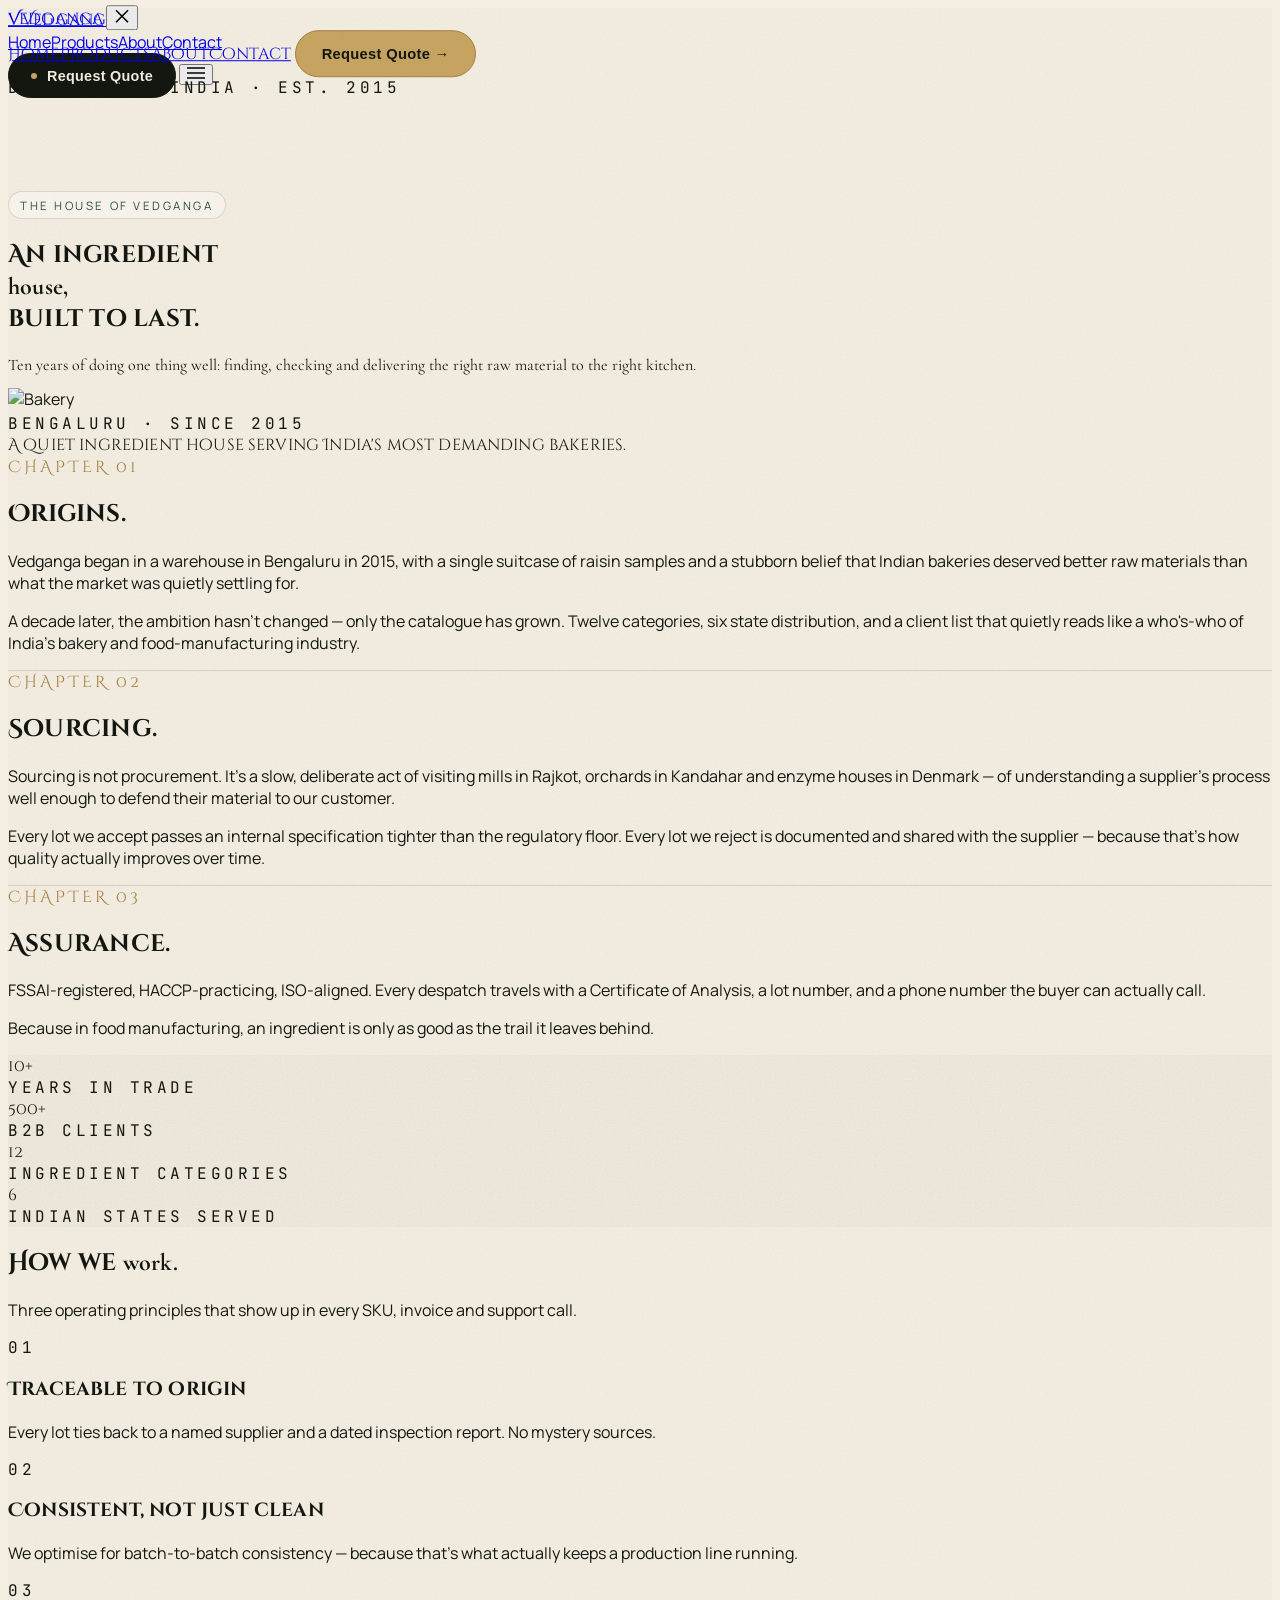
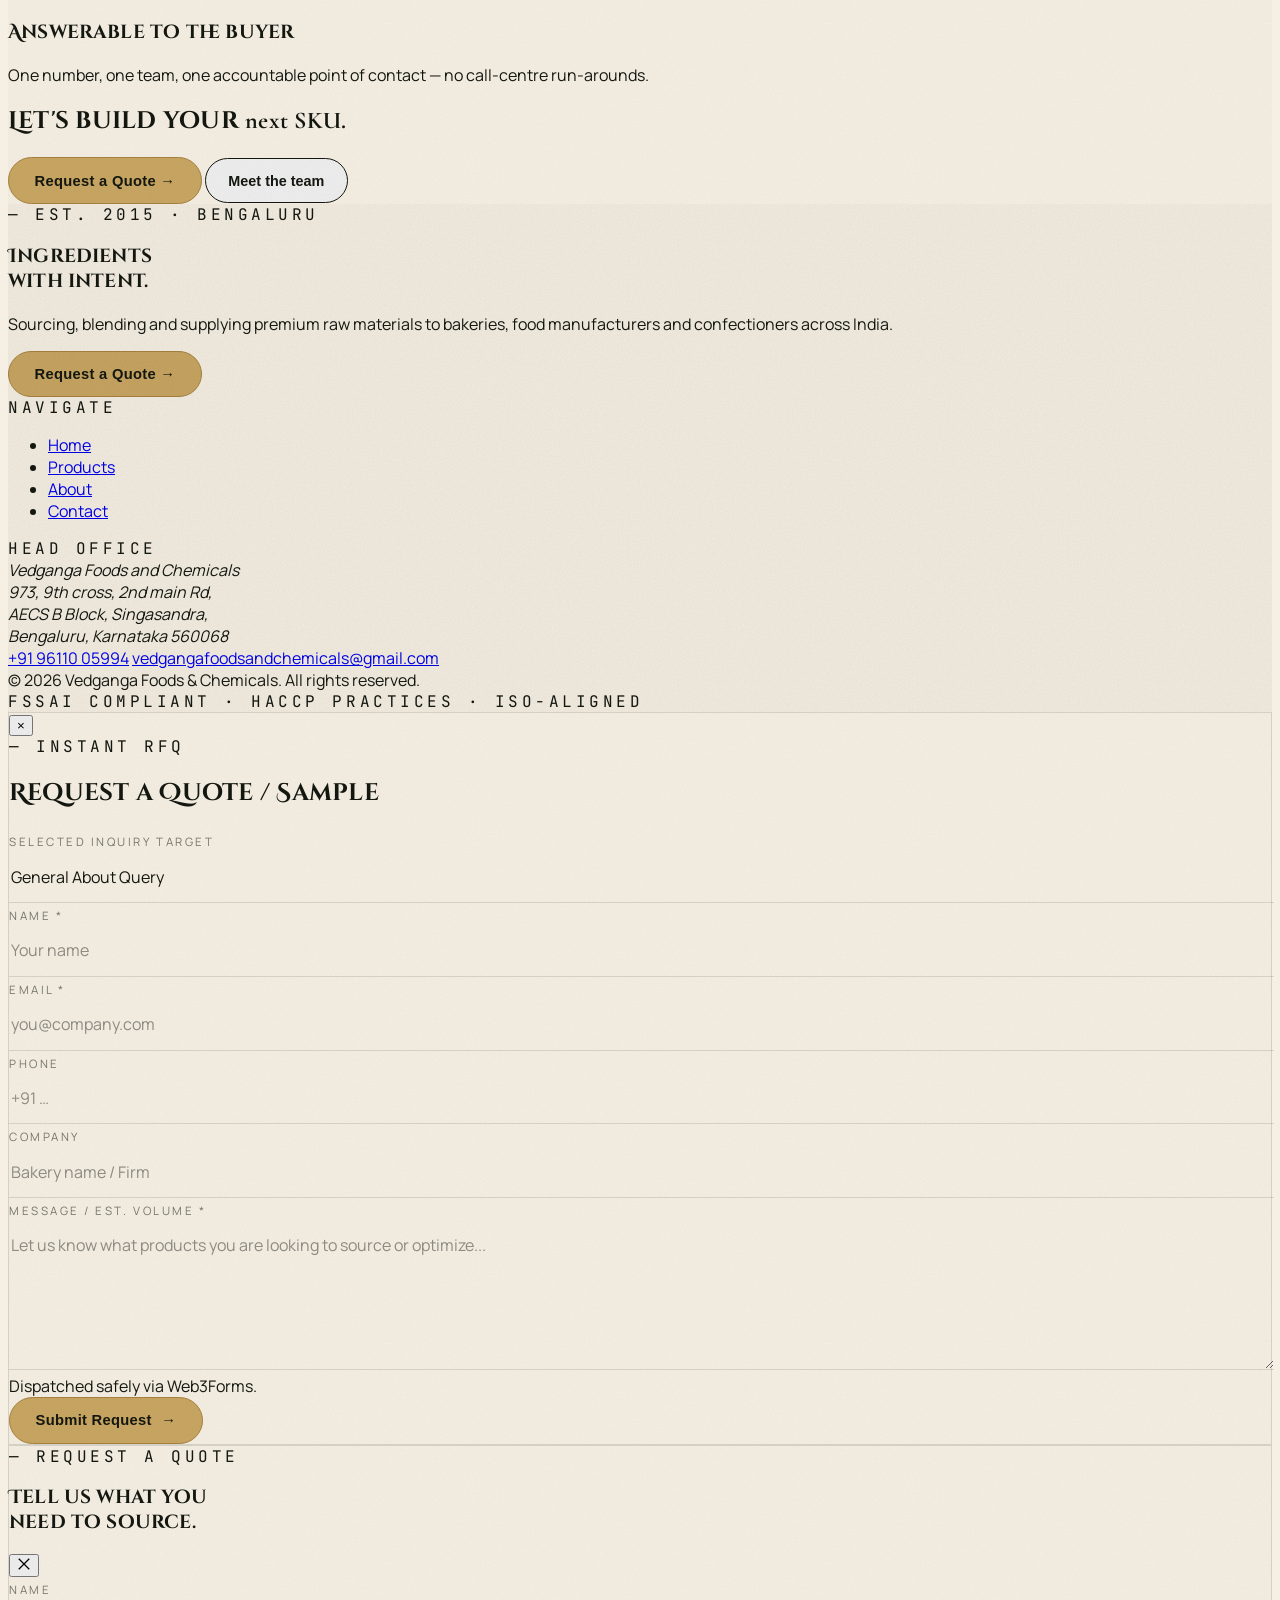
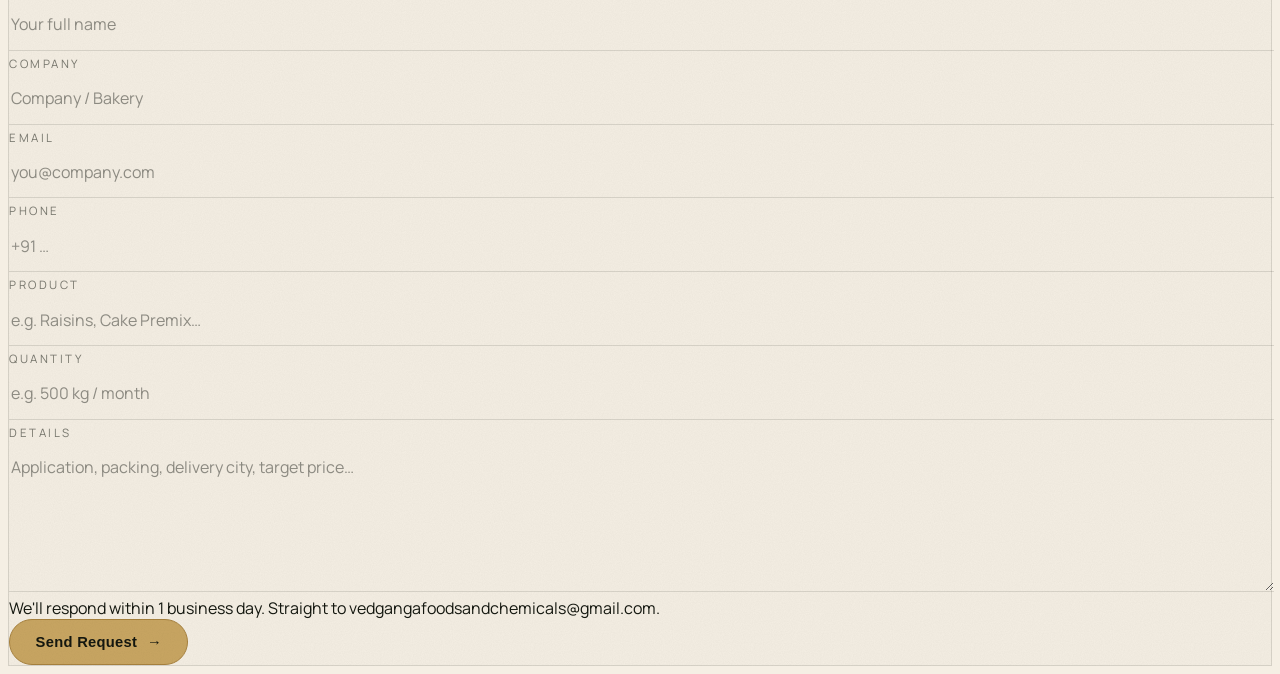
==== about.html @ 55ed96af "Update for web3forms" ====
<!doctype html>
<html lang="en" class="lenis">
<head>
<meta charset="UTF-8" />
<title>About — Vedganga Foods &amp; Chemicals</title>
<meta name="viewport" content="width=device-width,initial-scale=1" />
<meta name="description" content="About Vedganga Foods & Chemicals — an ingredient house built on sourcing discipline, quality assurance and long-term partnerships." />
<link rel="preconnect" href="https://fonts.googleapis.com"><link rel="preconnect" href="https://fonts.gstatic.com" crossorigin>
<link href="https://fonts.googleapis.com/css2?family=Cinzel+Decorative:wght@400;700;900&family=Cormorant+Garamond:ital,wght@0,400;0,500;0,600;1,400&family=Manrope:wght@300;400;500;600;700&family=JetBrains+Mono:wght@400;500&display=swap" rel="stylesheet">
<script src="https://cdn.tailwindcss.com"></script>
<link rel="stylesheet" href="assets/styles.css" />
</head>
<body class="grain">

<div id="v-nav"></div>

<!-- Hero -->
<section class="pt-32 md:pt-40 pb-16 md:pb-24">
  <div class="max-w-[1400px] mx-auto px-5 md:px-10">
    <div class="grid md:grid-cols-12 gap-10 items-end">
      <div class="md:col-span-8">
        <div class="chip" data-reveal>The House of Vedganga</div>
        <h1 class="font-display mt-6 leading-[0.94] text-[13vw] md:text-[8vw]">
          <span class="mask-line"><span>An ingredient</span></span>
          <span class="mask-line"><span class="italic font-serif-body font-normal text-[color:var(--v-forest-2)]">house,</span></span>
          <span class="mask-line"><span>built to last.</span></span>
        </h1>
      </div>
      <div class="md:col-span-4" data-reveal>
        <p class="text-lg font-serif-body italic text-[color:var(--v-forest-2)]">Ten years of doing one thing well: finding, checking and delivering the right raw material to the right kitchen.</p>
      </div>
    </div>
  </div>
</section>

<!-- Feature image -->
<section class="pb-24">
  <div class="max-w-[1400px] mx-auto px-5 md:px-10">
    <div class="relative aspect-[16/9] rounded-[28px] overflow-hidden border border-black/10" data-reveal>
      <img data-parallax="0.14" src="https://images.unsplash.com/photo-1509440159596-0249088772ff?auto=format&fit=crop&w=1600&q=80" class="absolute inset-0 w-full h-[115%] object-cover" alt="Bakery"/>
      <div class="absolute inset-x-0 bottom-0 p-6 md:p-10 bg-gradient-to-t from-[color:var(--v-ink)]/70 to-transparent text-[color:var(--v-cream)]">
        <div class="font-mono-caps text-[10px] opacity-80">Bengaluru · Since 2015</div>
        <div class="font-display text-2xl md:text-4xl mt-1 max-w-3xl">A quiet ingredient house serving India's most demanding bakeries.</div>
      </div>
    </div>
  </div>
</section>

<!-- Chapters -->
<section class="pb-24 md:pb-32">
  <div class="max-w-[1200px] mx-auto px-5 md:px-10">
    <div class="grid md:grid-cols-12 gap-12">
      <div class="md:col-span-4">
        <div class="chapter-num text-sm" data-reveal>CHAPTER 01</div>
        <h2 class="font-display text-3xl md:text-4xl mt-3 leading-tight" data-reveal>Origins.</h2>
      </div>
      <div class="md:col-span-8 space-y-5 text-[color:var(--v-ink)]/85 leading-relaxed" data-reveal>
        <p>Vedganga began in a warehouse in Bengaluru in 2015, with a single suitcase of raisin samples and a stubborn belief that Indian bakeries deserved better raw materials than what the market was quietly settling for.</p>
        <p>A decade later, the ambition hasn't changed — only the catalogue has grown. Twelve categories, six state distribution, and a client list that quietly reads like a who's-who of India's bakery and food-manufacturing industry.</p>
      </div>
    </div>

    <div class="hair my-16"></div>

    <div class="grid md:grid-cols-12 gap-12">
      <div class="md:col-span-4">
        <div class="chapter-num text-sm" data-reveal>CHAPTER 02</div>
        <h2 class="font-display text-3xl md:text-4xl mt-3 leading-tight" data-reveal>Sourcing.</h2>
      </div>
      <div class="md:col-span-8 space-y-5 text-[color:var(--v-ink)]/85 leading-relaxed" data-reveal>
        <p>Sourcing is not procurement. It's a slow, deliberate act of visiting mills in Rajkot, orchards in Kandahar and enzyme houses in Denmark — of understanding a supplier's process well enough to defend their material to our customer.</p>
        <p>Every lot we accept passes an internal specification tighter than the regulatory floor. Every lot we reject is documented and shared with the supplier — because that's how quality actually improves over time.</p>
      </div>
    </div>

    <div class="hair my-16"></div>

    <div class="grid md:grid-cols-12 gap-12">
      <div class="md:col-span-4">
        <div class="chapter-num text-sm" data-reveal>CHAPTER 03</div>
        <h2 class="font-display text-3xl md:text-4xl mt-3 leading-tight" data-reveal>Assurance.</h2>
      </div>
      <div class="md:col-span-8 space-y-5 text-[color:var(--v-ink)]/85 leading-relaxed" data-reveal>
        <p>FSSAI-registered, HACCP-practicing, ISO-aligned. Every despatch travels with a Certificate of Analysis, a lot number, and a phone number the buyer can actually call.</p>
        <p>Because in food manufacturing, an ingredient is only as good as the trail it leaves behind.</p>
      </div>
    </div>
  </div>
</section>

<!-- Metrics -->
<section class="py-20 bg-[color:var(--v-forest)] text-[color:var(--v-cream)] grain">
  <div class="max-w-[1400px] mx-auto px-5 md:px-10 grid grid-cols-2 md:grid-cols-4 gap-8">
    <div data-reveal>
      <div class="font-display text-5xl md:text-6xl"><span data-ticker="10">0</span>+</div>
      <div class="font-mono-caps text-[10px] mt-2 text-[color:var(--v-gold)]">Years in trade</div>
    </div>
    <div data-reveal>
      <div class="font-display text-5xl md:text-6xl"><span data-ticker="500">0</span>+</div>
      <div class="font-mono-caps text-[10px] mt-2 text-[color:var(--v-gold)]">B2B Clients</div>
    </div>
    <div data-reveal>
      <div class="font-display text-5xl md:text-6xl"><span data-ticker="12">0</span></div>
      <div class="font-mono-caps text-[10px] mt-2 text-[color:var(--v-gold)]">Ingredient categories</div>
    </div>
    <div data-reveal>
      <div class="font-display text-5xl md:text-6xl"><span data-ticker="6">0</span></div>
      <div class="font-mono-caps text-[10px] mt-2 text-[color:var(--v-gold)]">Indian states served</div>
    </div>
  </div>
</section>

<!-- Values -->
<section class="py-24 md:py-32">
  <div class="max-w-[1400px] mx-auto px-5 md:px-10">
    <div class="grid md:grid-cols-2 gap-10 items-end">
      <h2 class="font-display text-4xl md:text-6xl leading-[1.02]" data-reveal>How we <span class="italic font-serif-body text-[color:var(--v-forest-2)]">work.</span></h2>
      <p class="text-[color:var(--v-ink)]/70" data-reveal>Three operating principles that show up in every SKU, invoice and support call.</p>
    </div>

    <div class="mt-14 grid md:grid-cols-3 gap-6">
      <div class="p-8 rounded-3xl bg-[color:var(--v-cream-2)] border border-black/5" data-reveal>
        <div class="font-mono-caps text-xs text-[color:var(--v-forest-2)]">01</div>
        <h3 class="font-display text-2xl mt-3">Traceable to origin</h3>
        <p class="mt-3 text-[color:var(--v-ink)]/75">Every lot ties back to a named supplier and a dated inspection report. No mystery sources.</p>
      </div>
      <div class="p-8 rounded-3xl bg-[color:var(--v-cream-2)] border border-black/5" data-reveal>
        <div class="font-mono-caps text-xs text-[color:var(--v-forest-2)]">02</div>
        <h3 class="font-display text-2xl mt-3">Consistent, not just clean</h3>
        <p class="mt-3 text-[color:var(--v-ink)]/75">We optimise for batch-to-batch consistency — because that's what actually keeps a production line running.</p>
      </div>
      <div class="p-8 rounded-3xl bg-[color:var(--v-cream-2)] border border-black/5" data-reveal>
        <div class="font-mono-caps text-xs text-[color:var(--v-forest-2)]">03</div>
        <h3 class="font-display text-2xl mt-3">Answerable to the buyer</h3>
        <p class="mt-3 text-[color:var(--v-ink)]/75">One number, one team, one accountable point of contact — no call-centre run-arounds.</p>
      </div>
    </div>
  </div>
</section>

<!-- CTA -->
<section class="pb-24 md:pb-32">
  <div class="max-w-4xl mx-auto px-5 md:px-10 text-center">
    <h2 class="font-display text-4xl md:text-6xl leading-[1.02]" data-reveal>Let's build your <span class="italic font-serif-body text-[color:var(--v-forest-2)]">next SKU.</span></h2>
    <div class="mt-10 flex flex-wrap items-center justify-center gap-4" data-reveal>
      <button onclick="window.VedgangaQuote.open('About Page Primary RFQ')" class="btn-gold inline-block text-center">Request a Quote →</button>
      <button onclick="window.VedgangaQuote.open('About Page - Meet the Team Query')" class="btn-outline" data-testid="about-cta-contact">Meet the team</button>
    </div>
  </div>
</section>

<div id="v-footer"></div>

<!-- ================= REQUEST A QUOTE MODAL POPUP ================= -->
<div id="quote-modal" class="fixed inset-0 z-[9999] flex items-center justify-center p-4 bg-black/60 backdrop-blur-sm opacity-0 pointer-events-none transition-all duration-300">
  <div class="modal-panel rounded-[28px] p-6 md:p-10 max-w-xl w-full max-h-[90vh] overflow-y-auto transform scale-95 transition-transform duration-300 relative bg-[color:var(--v-cream)] text-[color:var(--v-ink)]">
    
    <!-- Close Button -->
    <button onclick="window.VedgangaQuote.close()" class="absolute top-6 right-6 text-2xl text-black/40 hover:text-black/80 transition-colors">&times;</button>
    
    <div class="font-mono-caps text-[10px] text-[color:var(--v-forest-2)]">— Instant RFQ</div>
    <h2 class="font-display text-2xl md:text-3xl mt-1 leading-tight">Request a Quote / Sample</h2>
    
    <form id="v-modal-form" action="https://api.web3forms.com/submit" method="POST" class="mt-6 grid grid-cols-1 sm:grid-cols-2 gap-x-4 gap-y-4">
      <input type="hidden" name="access_key" value="05f139b8-2556-4256-96f8-f0305c794bf6">
      <input type="hidden" name="from_name" value="About Page Modal Discovery">
      
      <!-- Auto-filled context field -->
      <div class="sm:col-span-2">
        <label class="field-label">Selected Inquiry Target</label>
        <input readonly type="text" id="modal-product-context" name="requested_product" class="field bg-black/5 cursor-not-allowed border-dashed" value="General About Query"/>
      </div>
      
      <div><label class="field-label">Name *</label><input required name="name" class="field" placeholder="Your name"/></div>
      <div><label class="field-label">Email *</label><input required type="email" name="email" class="field" placeholder="you@company.com"/></div>
      <div><label class="field-label">Phone</label><input name="phone" class="field" placeholder="+91 …"/></div>
      <div><label class="field-label">Company</label><input name="company" class="field" placeholder="Bakery name / Firm"/></div>
      <div class="sm:col-span-2"><label class="field-label">Message / Est. Volume *</label><textarea required name="message" class="field h-24" placeholder="Let us know what products you are looking to source or optimize..."></textarea></div>
      
      <div class="sm:col-span-2 flex items-center justify-between gap-4 mt-2">
        <div class="text-[11px] text-black/50">Dispatched safely via Web3Forms.</div>
        <button type="submit" class="btn-gold"><span class="label">Submit Request</span> →</button>
      </div>
    </form>
  </div>
</div>

<script src="https://cdn.jsdelivr.net/npm/lenis@1.1.14/dist/lenis.min.js"></script>
<script src="https://cdn.jsdelivr.net/npm/gsap@3.12.5/dist/gsap.min.js"></script>
<script src="https://cdn.jsdelivr.net/npm/gsap@3.12.5/dist/ScrollTrigger.min.js"></script>
<script src="assets/site.js"></script>
</body>
</html>
---- assets/styles.css ----
/* Vedganga Foods & Chemicals — Global styles
   Complements Tailwind CDN. Custom typography, cursor, marquee, spotlight. */

:root{
  --v-cream: #F5EFE4;
  --v-cream-2: #FBF7EE;
  --v-bone: #EAE2D0;
  --v-ink: #14170F;
  --v-forest: #1F3A2E;
  --v-forest-2: #2C5245;
  --v-gold: #C9A662;
  --v-gold-deep: #A8823E;
  --v-rule: rgba(20,23,15,0.12);
}

*{ -webkit-font-smoothing:antialiased; -moz-osx-font-smoothing:grayscale; }
html,body{ background: var(--v-cream); color: var(--v-ink); }
body{ font-family: 'Manrope', ui-sans-serif, system-ui, sans-serif; font-feature-settings:"ss01","cv11"; }
.font-display{ font-family: 'Cinzel Decorative', serif; letter-spacing: 0.01em; }
.font-serif-body{ font-family: 'Cormorant Garamond', serif; }
.font-mono-caps{ font-family: 'JetBrains Mono', ui-monospace, monospace; letter-spacing:.22em; text-transform:uppercase; }

/* Grain overlay */
.grain{ position:relative; }
.grain::after{
  content:""; position:absolute; inset:0; pointer-events:none; mix-blend-mode:multiply; opacity:.06;
  background-image:url("data:image/svg+xml;utf8,<svg xmlns='http://www.w3.org/2000/svg' width='220' height='220'><filter id='n'><feTurbulence type='fractalNoise' baseFrequency='0.9' numOctaves='2'/><feColorMatrix values='0 0 0 0 0 0 0 0 0 0 0 0 0 0 0 0 0 0 0.6 0'/></filter><rect width='100%' height='100%' filter='url(%23n)'/></svg>");
}

/* Line-mask reveal */
.mask-line{ display:block; overflow:hidden; }
.mask-line > span{ display:inline-block; transform:translateY(110%); }

/* Custom underline link */
.link-under{ position:relative; display:inline-block; }
.link-under::after{
  content:""; position:absolute; left:0; right:0; bottom:-2px; height:1px; background:currentColor;
  transform:scaleX(0); transform-origin:right center; transition:transform .5s cubic-bezier(.6,.05,.05,1);
}
.link-under:hover::after{ transform:scaleX(1); transform-origin:left center; }

/* Rule */
.hair{ height:1px; background:var(--v-rule); width:100%; }

/* Marquee */
@keyframes v-marquee{ from{transform:translate3d(0,0,0)} to{transform:translate3d(-50%,0,0)} }
.marquee-track{ display:flex; gap:3rem; width:max-content; animation: v-marquee 42s linear infinite; }

/* Product spotlight card */
.spotlight{
  position:relative; overflow:hidden; isolation:isolate; background:var(--v-cream-2);
  border:1px solid var(--v-rule);
}
.spotlight .spot{
  position:absolute; inset:auto; width:340px; height:340px; border-radius:9999px;
  background:radial-gradient(circle at center, rgba(201,166,98,.55), rgba(201,166,98,0) 60%);
  pointer-events:none; transform:translate(-50%,-50%); transition:opacity .3s;
  opacity:0;
}
.spotlight:hover .spot{ opacity:1; }
.spotlight img{
  filter:grayscale(15%) contrast(1.03) saturate(.95); transition:transform .8s cubic-bezier(.2,.6,.2,1), filter .6s;
}
.spotlight:hover img{ transform:scale(1.06); filter:grayscale(0%) contrast(1.05) saturate(1.05); }

/* Clip frames */
.clip-arch{ clip-path: path('M 0 220 C 0 60, 90 0, 200 0 L 200 0 C 310 0, 400 60, 400 220 L 400 500 L 0 500 Z'); }

/* Chapter number */
.chapter-num{ font-family:'Cinzel Decorative', serif; color:var(--v-gold-deep); letter-spacing:.2em; }

/* Menu overlay */
.menu-overlay{ transform:translateY(-100%); transition:transform .8s cubic-bezier(.75,0,.25,1); }
.menu-overlay.open{ transform:translateY(0); }

/* Buttons */
.btn-pill{
  display:inline-flex; align-items:center; gap:.6rem; padding:.85rem 1.4rem; border-radius:9999px;
  background:var(--v-ink); color:var(--v-cream); font-weight:600; letter-spacing:.02em; font-size:.9rem;
  transition: transform .35s cubic-bezier(.2,.6,.2,1), background .3s, color .3s;
  border:1px solid var(--v-ink);
}
.btn-pill:hover{ background:var(--v-forest); border-color:var(--v-forest); transform:translateY(-2px); }
.btn-pill .dot{ width:6px; height:6px; border-radius:9999px; background:var(--v-gold); }

.btn-outline{
  display:inline-flex; align-items:center; gap:.6rem; padding:.85rem 1.4rem; border-radius:9999px;
  border:1px solid var(--v-ink); color:var(--v-ink); font-weight:600; font-size:.9rem;
  transition: background .3s, color .3s, transform .35s cubic-bezier(.2,.6,.2,1);
}
.btn-outline:hover{ background:var(--v-ink); color:var(--v-cream); transform:translateY(-2px); }

.btn-gold{
  display:inline-flex; align-items:center; gap:.6rem; padding:.9rem 1.6rem; border-radius:9999px;
  background:var(--v-gold); color:var(--v-ink); font-weight:700; letter-spacing:.02em; font-size:.92rem;
  transition:transform .35s cubic-bezier(.2,.6,.2,1), background .3s;
  border:1px solid var(--v-gold-deep);
}
.btn-gold:hover{ background:var(--v-gold-deep); color:var(--v-cream); transform:translateY(-2px); }

/* Input */
.field{
  width:100%; background:transparent; border:0; border-bottom:1px solid var(--v-rule);
  padding:.9rem .1rem; font-size:1rem; color:var(--v-ink); outline:none;
  transition:border-color .3s;
  font-family: 'Manrope', sans-serif;
}
.field:focus{ border-color:var(--v-ink); }
.field::placeholder{ color:rgba(20,23,15,.45); }
textarea.field{ resize:vertical; min-height:120px; }
label.field-label{ font-size:.72rem; letter-spacing:.22em; text-transform:uppercase; color:rgba(20,23,15,.55); }

/* Modal */
.modal-backdrop{ background:rgba(20,23,15,.55); backdrop-filter: blur(6px); }
.modal-panel{ background:var(--v-cream); border:1px solid var(--v-rule); }

/* Hero mask */
.hero-mask{ -webkit-mask-image: linear-gradient(#000 78%, transparent); mask-image: linear-gradient(#000 78%, transparent); }

/* Number ticker */
.tick{ font-variant-numeric: tabular-nums; }

/* Chip */
.chip{
  display:inline-flex; align-items:center; gap:.5rem; padding:.35rem .7rem; border-radius:9999px;
  border:1px solid var(--v-rule); font-size:.72rem; letter-spacing:.22em; text-transform:uppercase; color:var(--v-forest-2);
  background:var(--v-cream-2);
}

/* Focus ring */
*:focus-visible{ outline:1px solid var(--v-forest); outline-offset:3px; }

/* Scrollbar */
::-webkit-scrollbar{ width:10px; height:10px; }
::-webkit-scrollbar-track{ background:var(--v-cream); }
::-webkit-scrollbar-thumb{ background:var(--v-forest); border-radius:9999px; }

/* Lenis */
html.lenis{ height:auto; }
.lenis.lenis-smooth{ scroll-behavior:auto; }
.lenis.lenis-smooth [data-lenis-prevent]{ overscroll-behavior:contain; }
.lenis.lenis-stopped{ overflow:hidden; }
.lenis.lenis-scrolling iframe{ pointer-events:none; }
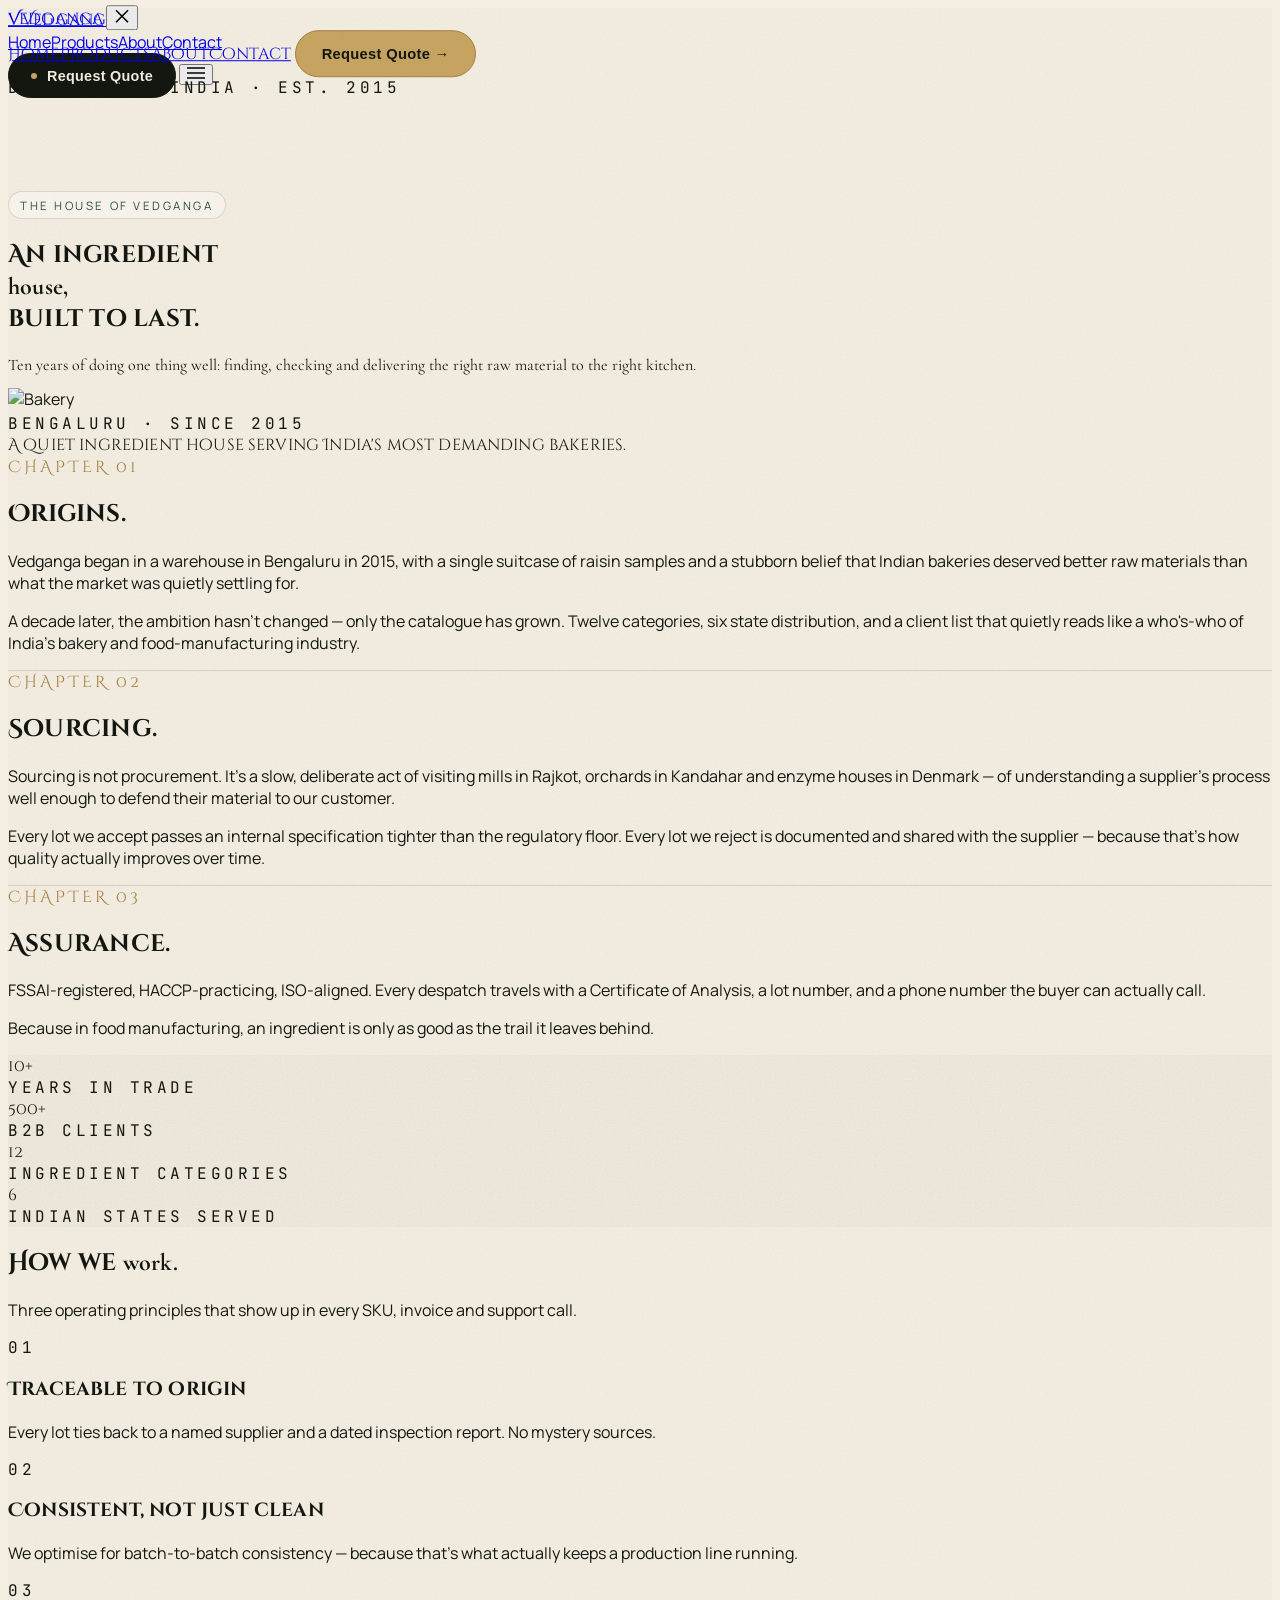
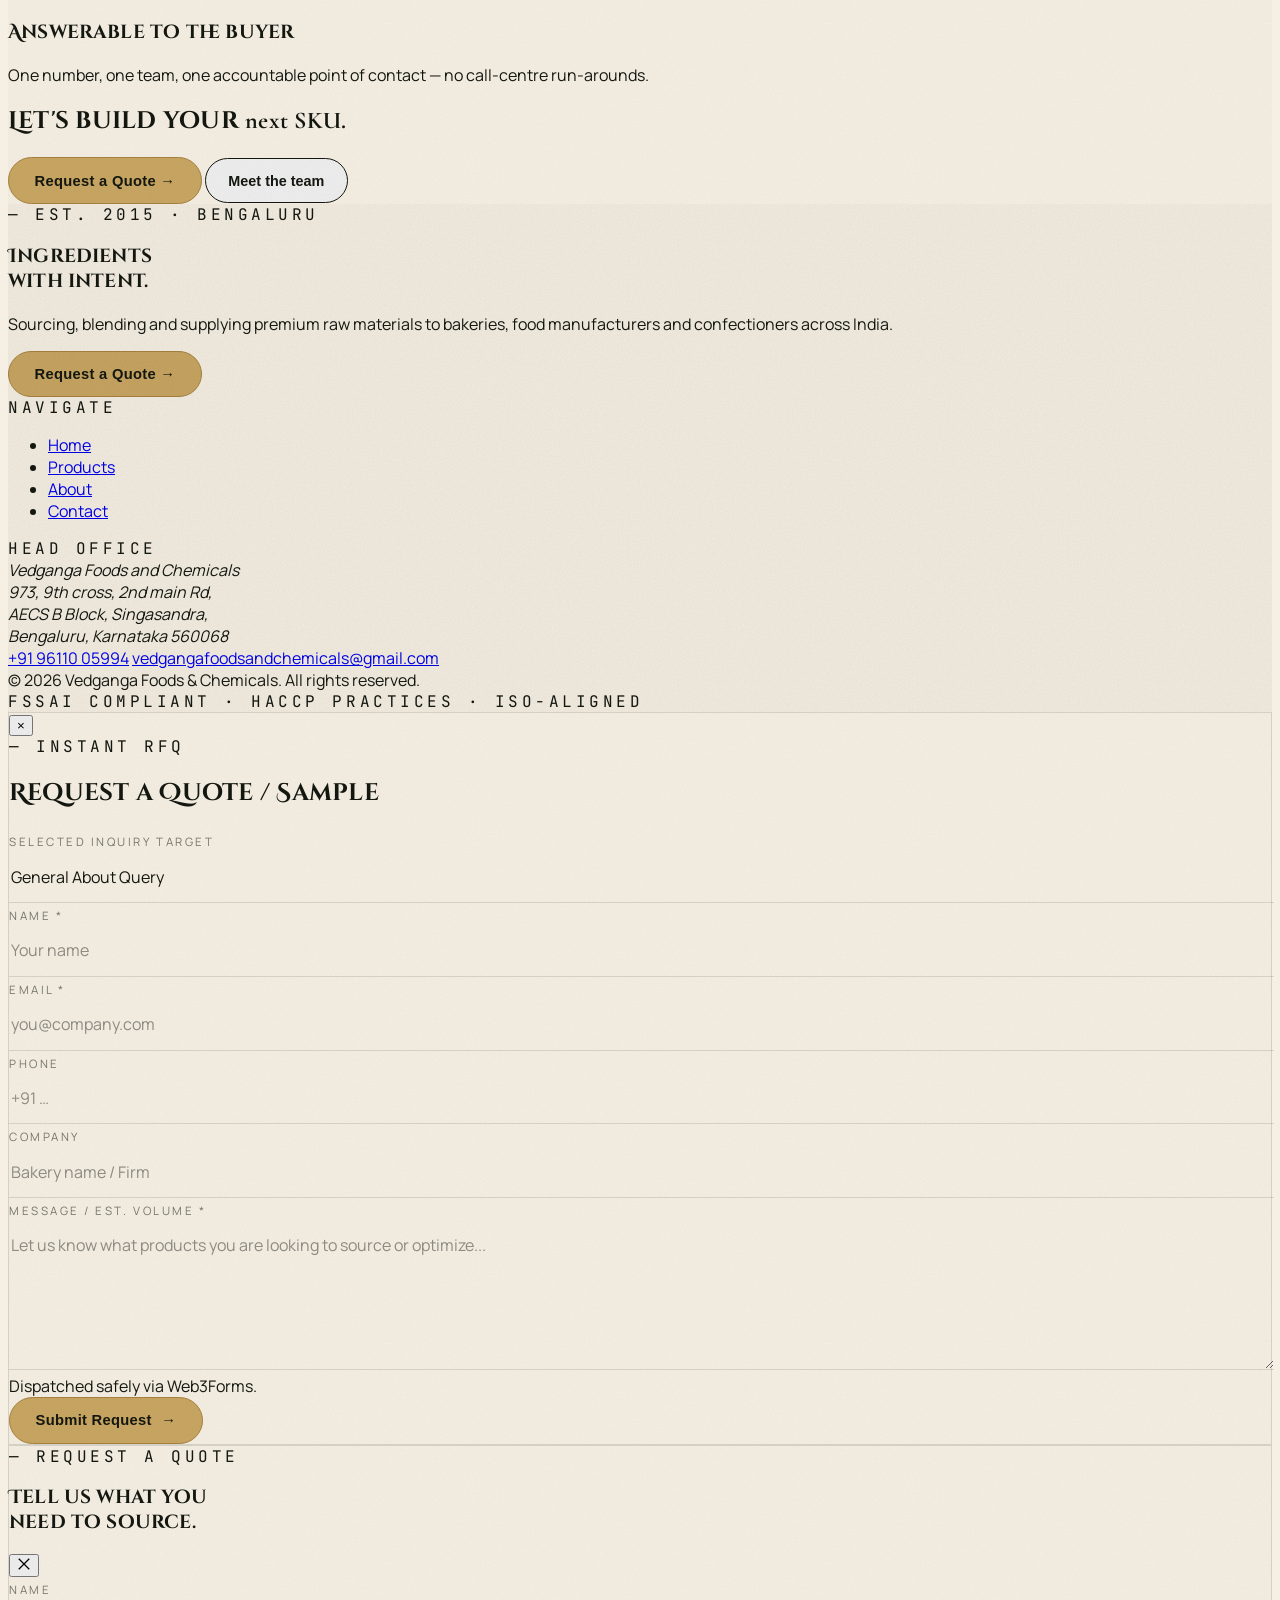
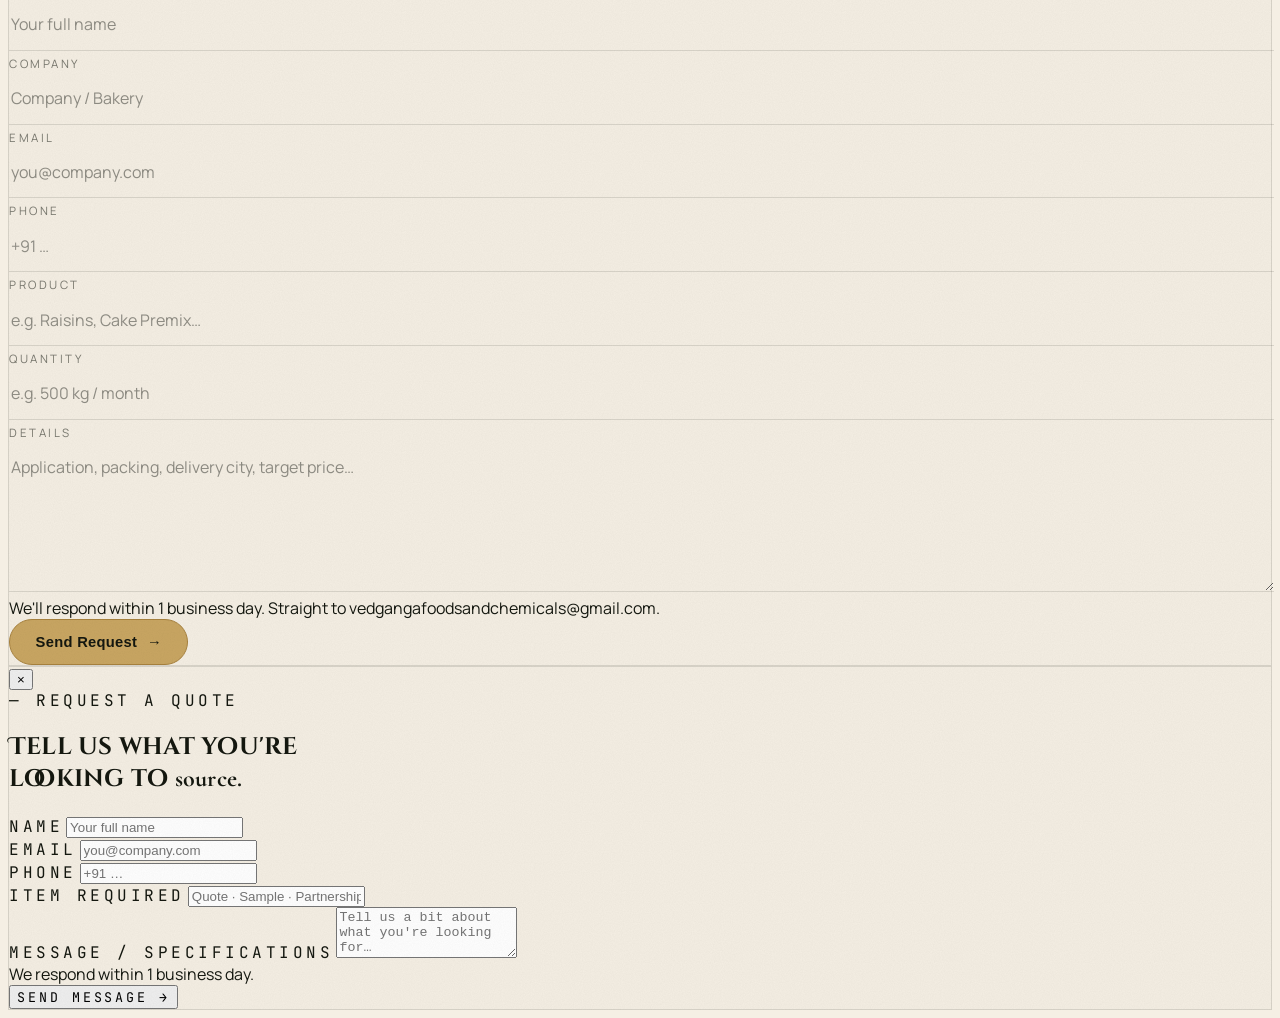
==== commit 04ea55d1: "change" ====
--- a/about.html
+++ b/about.html
@@ -189,5 +189,79 @@
 <script src="https://cdn.jsdelivr.net/npm/gsap@3.12.5/dist/gsap.min.js"></script>
 <script src="https://cdn.jsdelivr.net/npm/gsap@3.12.5/dist/ScrollTrigger.min.js"></script>
 <script src="assets/site.js"></script>
+<!-- ================= REQUEST A QUOTE MODAL POPUP ================= -->
+<div id="quote-modal" class="fixed inset-0 z-[9999] flex items-center justify-center p-4 bg-black/60 opacity-0 pointer-events-none transition-opacity duration-300">
+  <div class="modal-panel bg-[#fdfbf7] max-w-2xl w-full rounded-[28px] p-6 md:p-10 shadow-2xl border border-black/5 transform scale-95 transition-transform duration-300 relative max-h-[90vh] overflow-y-auto">
+    
+    <!-- Close Button -->
+    <button onclick="VedgangaQuote.close()" class="absolute top-6 right-6 text-black/40 hover:text-black text-2xl font-light font-mono" aria-label="Close modal">×</button>
+
+    <div class="font-mono-caps text-[10px] text-[color:var(--v-forest-2)]">— Request a Quote</div>
+    <h2 class="font-display text-3xl md:text-4xl mt-2 leading-tight">Tell us what you're<br/>looking to <span class="italic font-serif-body text-[color:var(--v-forest-2)]">source.</span></h2>
+
+    <!-- Web3Forms Configured Popup Form -->
+    <form id="popup-quote-form" action="https://api.web3forms.com/submit" method="POST" class="mt-8 grid md:grid-cols-2 gap-x-8 gap-y-6">
+      <!-- Hidden Access Key field -->
+      <input type="hidden" name="access_key" value="05f139b8-2556-4256-96f8-f0305c794bf6">
+      
+      <!-- Optional Customizations for your email -->
+      <input type="hidden" name="from_name" value="Vedganga Website Quote Form">
+      <input type="hidden" name="subject" value="New Quote / Sample Request">
+      
+      <!-- Redirects back to home page after success -->
+      <input type="hidden" name="redirect" value="https://vedgangafoodsandchemicals.com">
+
+      <div>
+        <label class="block text-xs font-mono-caps uppercase tracking-wider text-black/50 mb-1">Name</label>
+        <input required name="name" class="w-full bg-black/5 border-b border-black/10 px-3 py-2 text-sm focus:outline-none focus:border-black transition" placeholder="Your full name"/>
+      </div>
+      <div>
+        <label class="block text-xs font-mono-caps uppercase tracking-wider text-black/50 mb-1">Email</label>
+        <input required type="email" name="email" class="w-full bg-black/5 border-b border-black/10 px-3 py-2 text-sm focus:outline-none focus:border-black transition" placeholder="you@company.com"/>
+      </div>
+      <div>
+        <label class="block text-xs font-mono-caps uppercase tracking-wider text-black/50 mb-1">Phone</label>
+        <input name="phone" class="w-full bg-black/5 border-b border-black/10 px-3 py-2 text-sm focus:outline-none focus:border-black transition" placeholder="+91 …"/>
+      </div>
+      <div>
+        <label class="block text-xs font-mono-caps uppercase tracking-wider text-black/50 mb-1">Item Required</label>
+        <input name="item_subject" class="w-full bg-black/5 border-b border-black/10 px-3 py-2 text-sm focus:outline-none focus:border-black transition" placeholder="Quote · Sample · Partnership …"/>
+      </div>
+      <div class="md:col-span-2">
+        <label class="block text-xs font-mono-caps uppercase tracking-wider text-black/50 mb-1">Message / Specifications</label>
+        <textarea required name="message" rows="3" class="w-full bg-black/5 border-b border-black/10 px-3 py-2 text-sm focus:outline-none focus:border-black transition resize-none" placeholder="Tell us a bit about what you're looking for…"></textarea>
+      </div>
+      
+      <div class="md:col-span-2 flex flex-col sm:flex-row items-start sm:items-center justify-between gap-4 mt-2">
+        <div class="text-xs text-black/50">We respond within 1 business day.</div>
+        <button type="submit" class="bg-[#c5a880] hover:bg-[#b5966c] text-white font-mono-caps text-xs font-semibold px-8 py-4 tracking-widest transition duration-200 rounded-xl">Send Message →</button>
+      </div>
+    </form>
+  </div>
+</div>
+<script>
+// Logic to handle opening and closing the pop-up modal
+window.VedgangaQuote = {
+  open: function() {
+    const modal = document.getElementById('quote-modal');
+    modal.classList.remove('opacity-0', 'pointer-events-none');
+    modal.firstElementChild.classList.remove('scale-95');
+    modal.firstElementChild.classList.add('scale-100');
+  },
+  close: function() {
+    const modal = document.getElementById('quote-modal');
+    modal.classList.add('opacity-0', 'pointer-events-none');
+    modal.firstElementChild.classList.remove('scale-100');
+    modal.firstElementChild.classList.add('scale-95');
+  }
+};
+
+// Close modal if user clicks outside of the main panel box
+document.getElementById('quote-modal').addEventListener('click', function(e) {
+  if (e.target === this) {
+    window.VedgangaQuote.close();
+  }
+});
+</script>
 </body>
 </html>
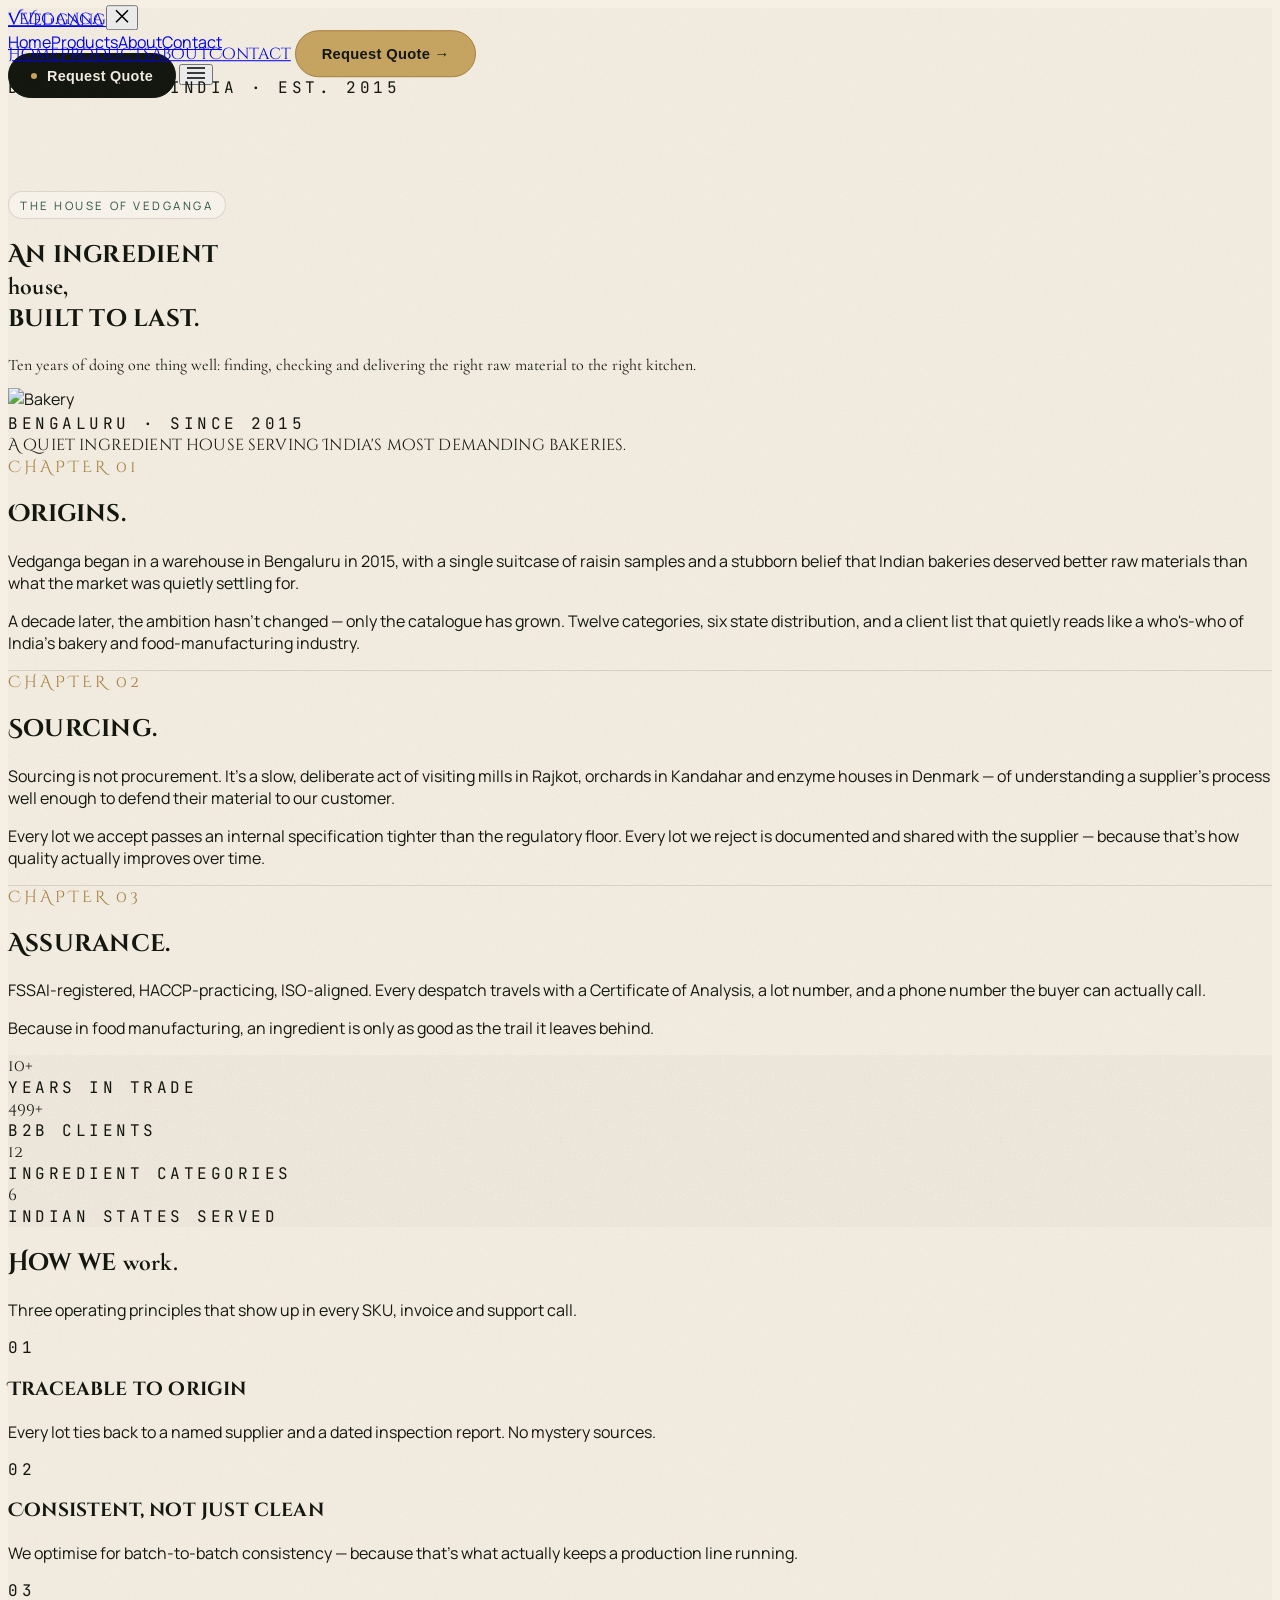
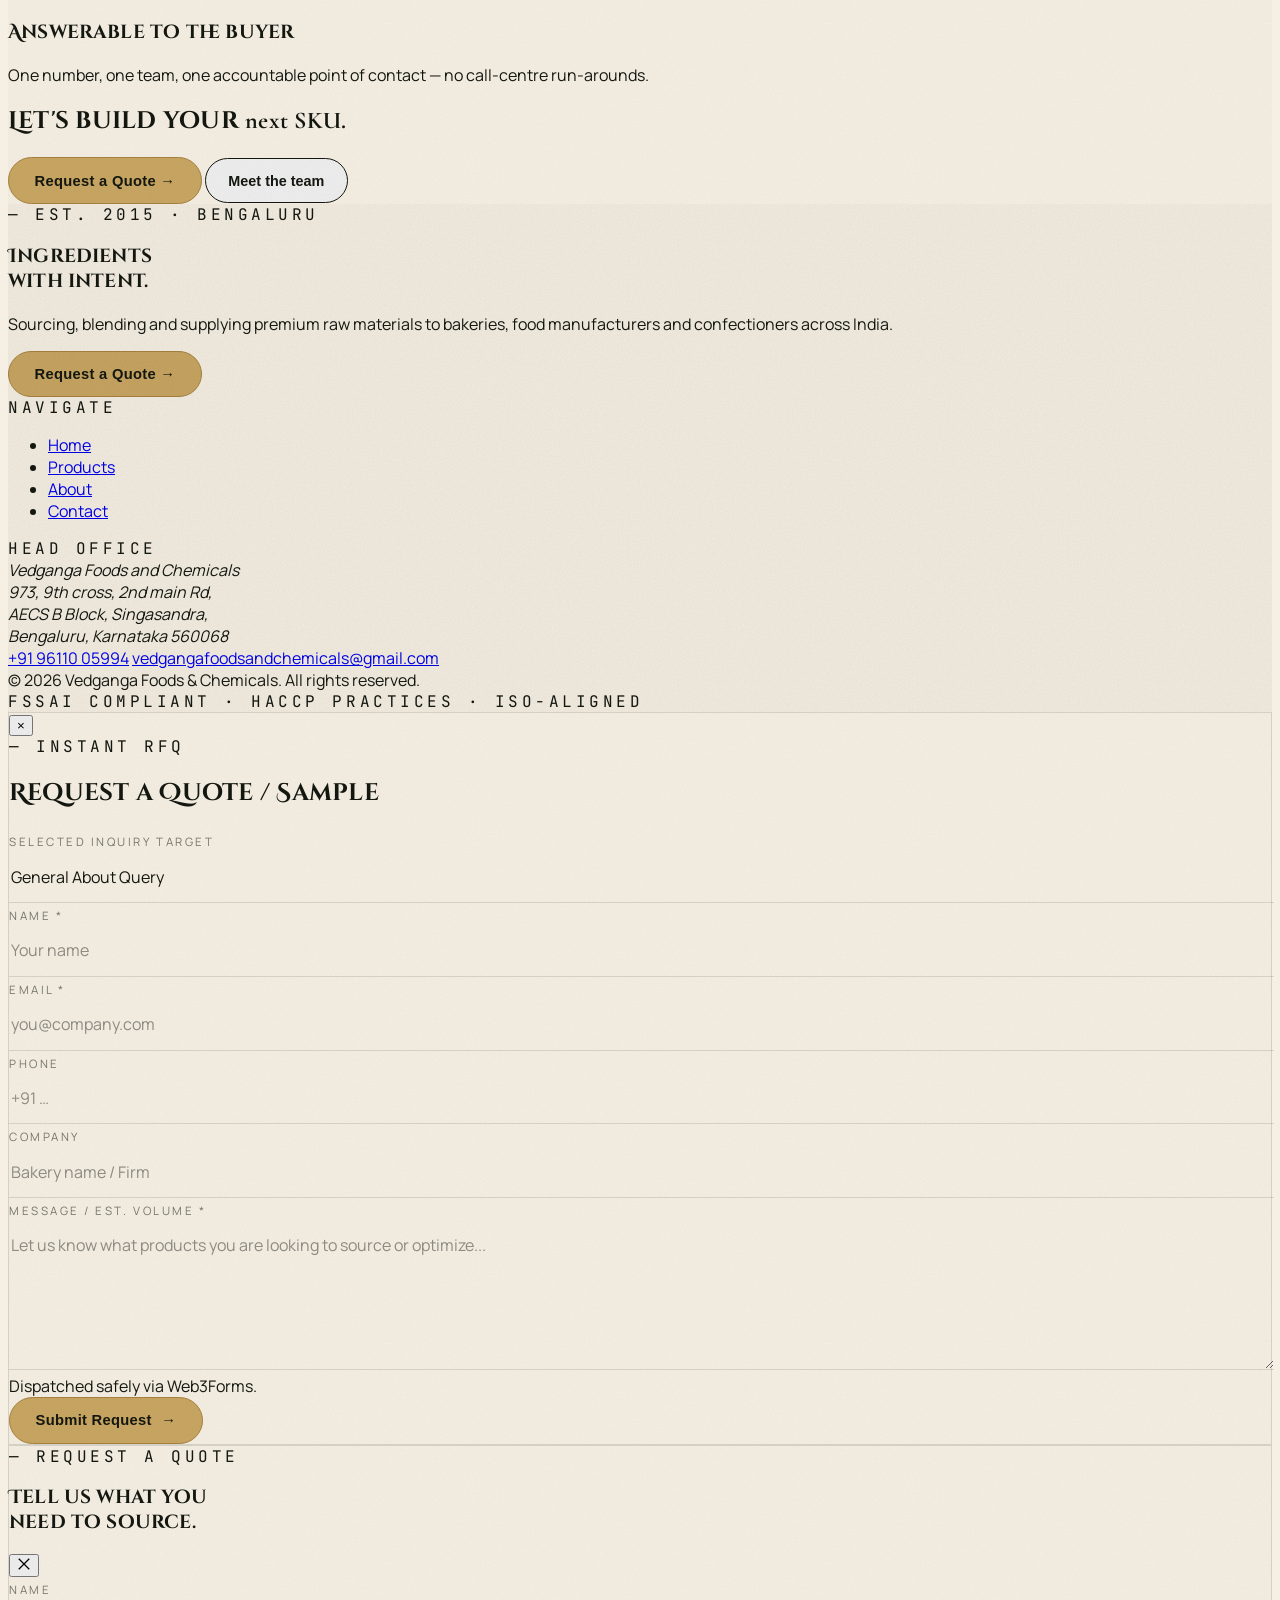
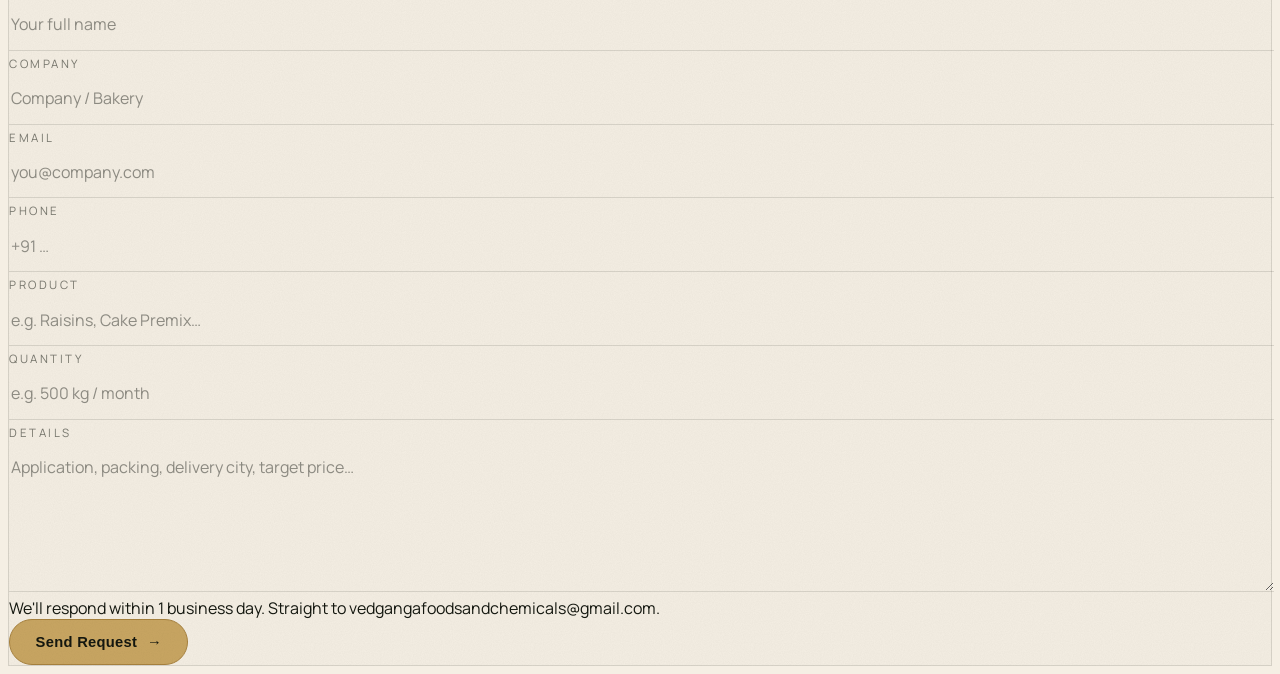
==== commit 8c16e101: "##" ====
--- a/about.html
+++ b/about.html
@@ -143,8 +143,8 @@
   <div class="max-w-4xl mx-auto px-5 md:px-10 text-center">
     <h2 class="font-display text-4xl md:text-6xl leading-[1.02]" data-reveal>Let's build your <span class="italic font-serif-body text-[color:var(--v-forest-2)]">next SKU.</span></h2>
     <div class="mt-10 flex flex-wrap items-center justify-center gap-4" data-reveal>
-      <button onclick="window.VedgangaQuote.open('About Page Primary RFQ')" class="btn-gold inline-block text-center">Request a Quote →</button>
-      <button onclick="window.VedgangaQuote.open('About Page - Meet the Team Query')" class="btn-outline" data-testid="about-cta-contact">Meet the team</button>
+      <button type="button" onclick="window.VedgangaQuote.open('About Page - General Sourcing RFQ')" class="btn-gold cursor-pointer">Request a Quote →</button>
+      <button type="button" onclick="window.VedgangaQuote.open('About Page - Meet the Team Query')" class="btn-outline cursor-pointer" data-testid="about-cta-contact">Meet the team</button>
     </div>
   </div>
 </section>
@@ -156,7 +156,7 @@
   <div class="modal-panel rounded-[28px] p-6 md:p-10 max-w-xl w-full max-h-[90vh] overflow-y-auto transform scale-95 transition-transform duration-300 relative bg-[color:var(--v-cream)] text-[color:var(--v-ink)]">
     
     <!-- Close Button -->
-    <button onclick="window.VedgangaQuote.close()" class="absolute top-6 right-6 text-2xl text-black/40 hover:text-black/80 transition-colors">&times;</button>
+    <button type="button" onclick="window.VedgangaQuote.close()" class="absolute top-6 right-6 text-2xl text-black/40 hover:text-black/80 transition-colors cursor-pointer" aria-label="Close modal">&times;</button>
     
     <div class="font-mono-caps text-[10px] text-[color:var(--v-forest-2)]">— Instant RFQ</div>
     <h2 class="font-display text-2xl md:text-3xl mt-1 leading-tight">Request a Quote / Sample</h2>
@@ -179,7 +179,7 @@
       
       <div class="sm:col-span-2 flex items-center justify-between gap-4 mt-2">
         <div class="text-[11px] text-black/50">Dispatched safely via Web3Forms.</div>
-        <button type="submit" class="btn-gold"><span class="label">Submit Request</span> →</button>
+        <button type="submit" class="btn-gold cursor-pointer"><span class="label">Submit Request</span> →</button>
       </div>
     </form>
   </div>
@@ -189,70 +189,25 @@
 <script src="https://cdn.jsdelivr.net/npm/gsap@3.12.5/dist/gsap.min.js"></script>
 <script src="https://cdn.jsdelivr.net/npm/gsap@3.12.5/dist/ScrollTrigger.min.js"></script>
 <script src="assets/site.js"></script>
-<!-- ================= REQUEST A QUOTE MODAL POPUP ================= -->
-<div id="quote-modal" class="fixed inset-0 z-[9999] flex items-center justify-center p-4 bg-black/60 opacity-0 pointer-events-none transition-opacity duration-300">
-  <div class="modal-panel bg-[#fdfbf7] max-w-2xl w-full rounded-[28px] p-6 md:p-10 shadow-2xl border border-black/5 transform scale-95 transition-transform duration-300 relative max-h-[90vh] overflow-y-auto">
-    
-    <!-- Close Button -->
-    <button onclick="VedgangaQuote.close()" class="absolute top-6 right-6 text-black/40 hover:text-black text-2xl font-light font-mono" aria-label="Close modal">×</button>
-
-    <div class="font-mono-caps text-[10px] text-[color:var(--v-forest-2)]">— Request a Quote</div>
-    <h2 class="font-display text-3xl md:text-4xl mt-2 leading-tight">Tell us what you're<br/>looking to <span class="italic font-serif-body text-[color:var(--v-forest-2)]">source.</span></h2>
-
-    <!-- Web3Forms Configured Popup Form -->
-    <form id="popup-quote-form" action="https://api.web3forms.com/submit" method="POST" class="mt-8 grid md:grid-cols-2 gap-x-8 gap-y-6">
-      <!-- Hidden Access Key field -->
-      <input type="hidden" name="access_key" value="05f139b8-2556-4256-96f8-f0305c794bf6">
-      
-      <!-- Optional Customizations for your email -->
-      <input type="hidden" name="from_name" value="Vedganga Website Quote Form">
-      <input type="hidden" name="subject" value="New Quote / Sample Request">
-      
-      <!-- Redirects back to home page after success -->
-      <input type="hidden" name="redirect" value="https://vedgangafoodsandchemicals.com">
-
-      <div>
-        <label class="block text-xs font-mono-caps uppercase tracking-wider text-black/50 mb-1">Name</label>
-        <input required name="name" class="w-full bg-black/5 border-b border-black/10 px-3 py-2 text-sm focus:outline-none focus:border-black transition" placeholder="Your full name"/>
-      </div>
-      <div>
-        <label class="block text-xs font-mono-caps uppercase tracking-wider text-black/50 mb-1">Email</label>
-        <input required type="email" name="email" class="w-full bg-black/5 border-b border-black/10 px-3 py-2 text-sm focus:outline-none focus:border-black transition" placeholder="you@company.com"/>
-      </div>
-      <div>
-        <label class="block text-xs font-mono-caps uppercase tracking-wider text-black/50 mb-1">Phone</label>
-        <input name="phone" class="w-full bg-black/5 border-b border-black/10 px-3 py-2 text-sm focus:outline-none focus:border-black transition" placeholder="+91 …"/>
-      </div>
-      <div>
-        <label class="block text-xs font-mono-caps uppercase tracking-wider text-black/50 mb-1">Item Required</label>
-        <input name="item_subject" class="w-full bg-black/5 border-b border-black/10 px-3 py-2 text-sm focus:outline-none focus:border-black transition" placeholder="Quote · Sample · Partnership …"/>
-      </div>
-      <div class="md:col-span-2">
-        <label class="block text-xs font-mono-caps uppercase tracking-wider text-black/50 mb-1">Message / Specifications</label>
-        <textarea required name="message" rows="3" class="w-full bg-black/5 border-b border-black/10 px-3 py-2 text-sm focus:outline-none focus:border-black transition resize-none" placeholder="Tell us a bit about what you're looking for…"></textarea>
-      </div>
-      
-      <div class="md:col-span-2 flex flex-col sm:flex-row items-start sm:items-center justify-between gap-4 mt-2">
-        <div class="text-xs text-black/50">We respond within 1 business day.</div>
-        <button type="submit" class="bg-[#c5a880] hover:bg-[#b5966c] text-white font-mono-caps text-xs font-semibold px-8 py-4 tracking-widest transition duration-200 rounded-xl">Send Message →</button>
-      </div>
-    </form>
-  </div>
-</div>
+
 <script>
-// Logic to handle opening and closing the pop-up modal
+// Logic to handle opening and closing the pop-up modal smoothly
 window.VedgangaQuote = {
-  open: function() {
+  open: function(contextText) {
     const modal = document.getElementById('quote-modal');
+    const contextInput = document.getElementById('modal-product-context');
+    if (contextText && contextInput) {
+      contextInput.value = contextText;
+    }
     modal.classList.remove('opacity-0', 'pointer-events-none');
-    modal.firstElementChild.classList.remove('scale-95');
-    modal.firstElementChild.classList.add('scale-100');
+    modal.querySelector('.modal-panel').classList.remove('scale-95');
+    modal.querySelector('.modal-panel').classList.add('scale-100');
   },
   close: function() {
     const modal = document.getElementById('quote-modal');
     modal.classList.add('opacity-0', 'pointer-events-none');
-    modal.firstElementChild.classList.remove('scale-100');
-    modal.firstElementChild.classList.add('scale-95');
+    modal.querySelector('.modal-panel').classList.remove('scale-100');
+    modal.querySelector('.modal-panel').classList.add('scale-95');
   }
 };
 
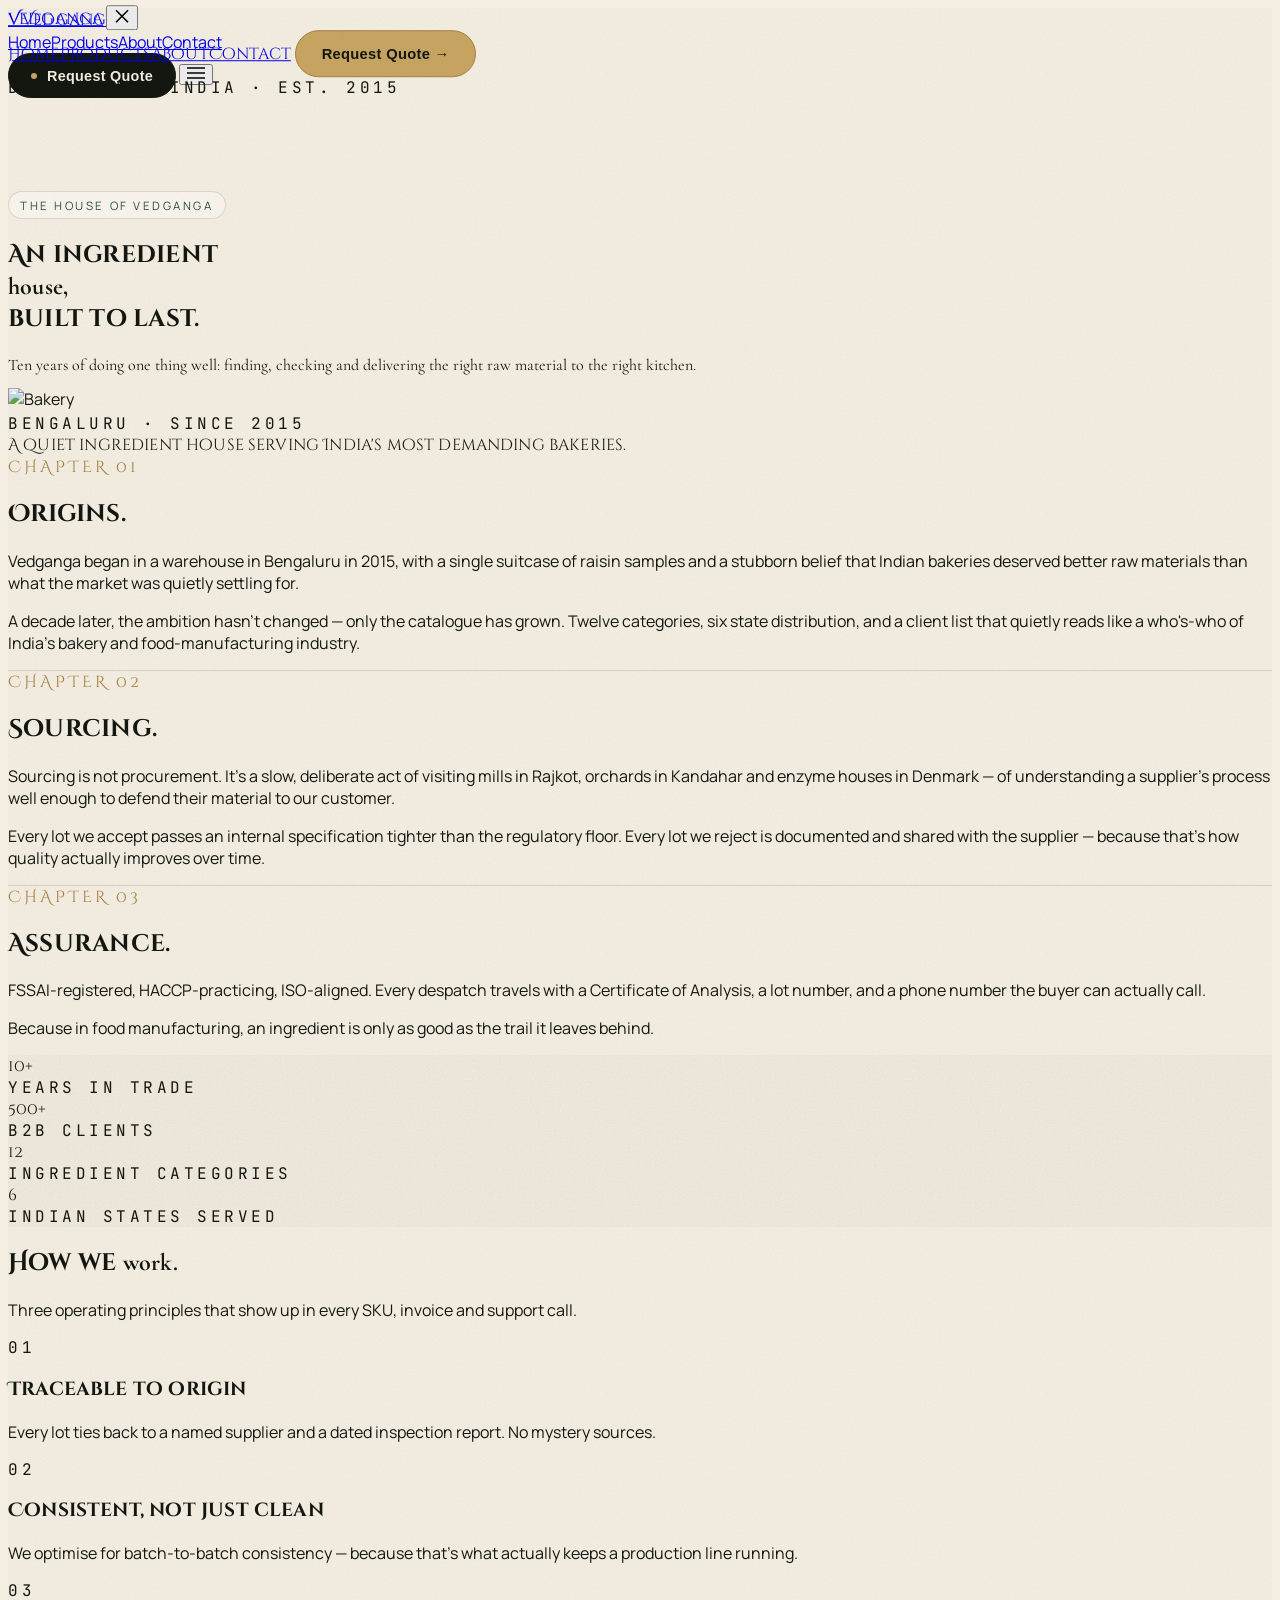
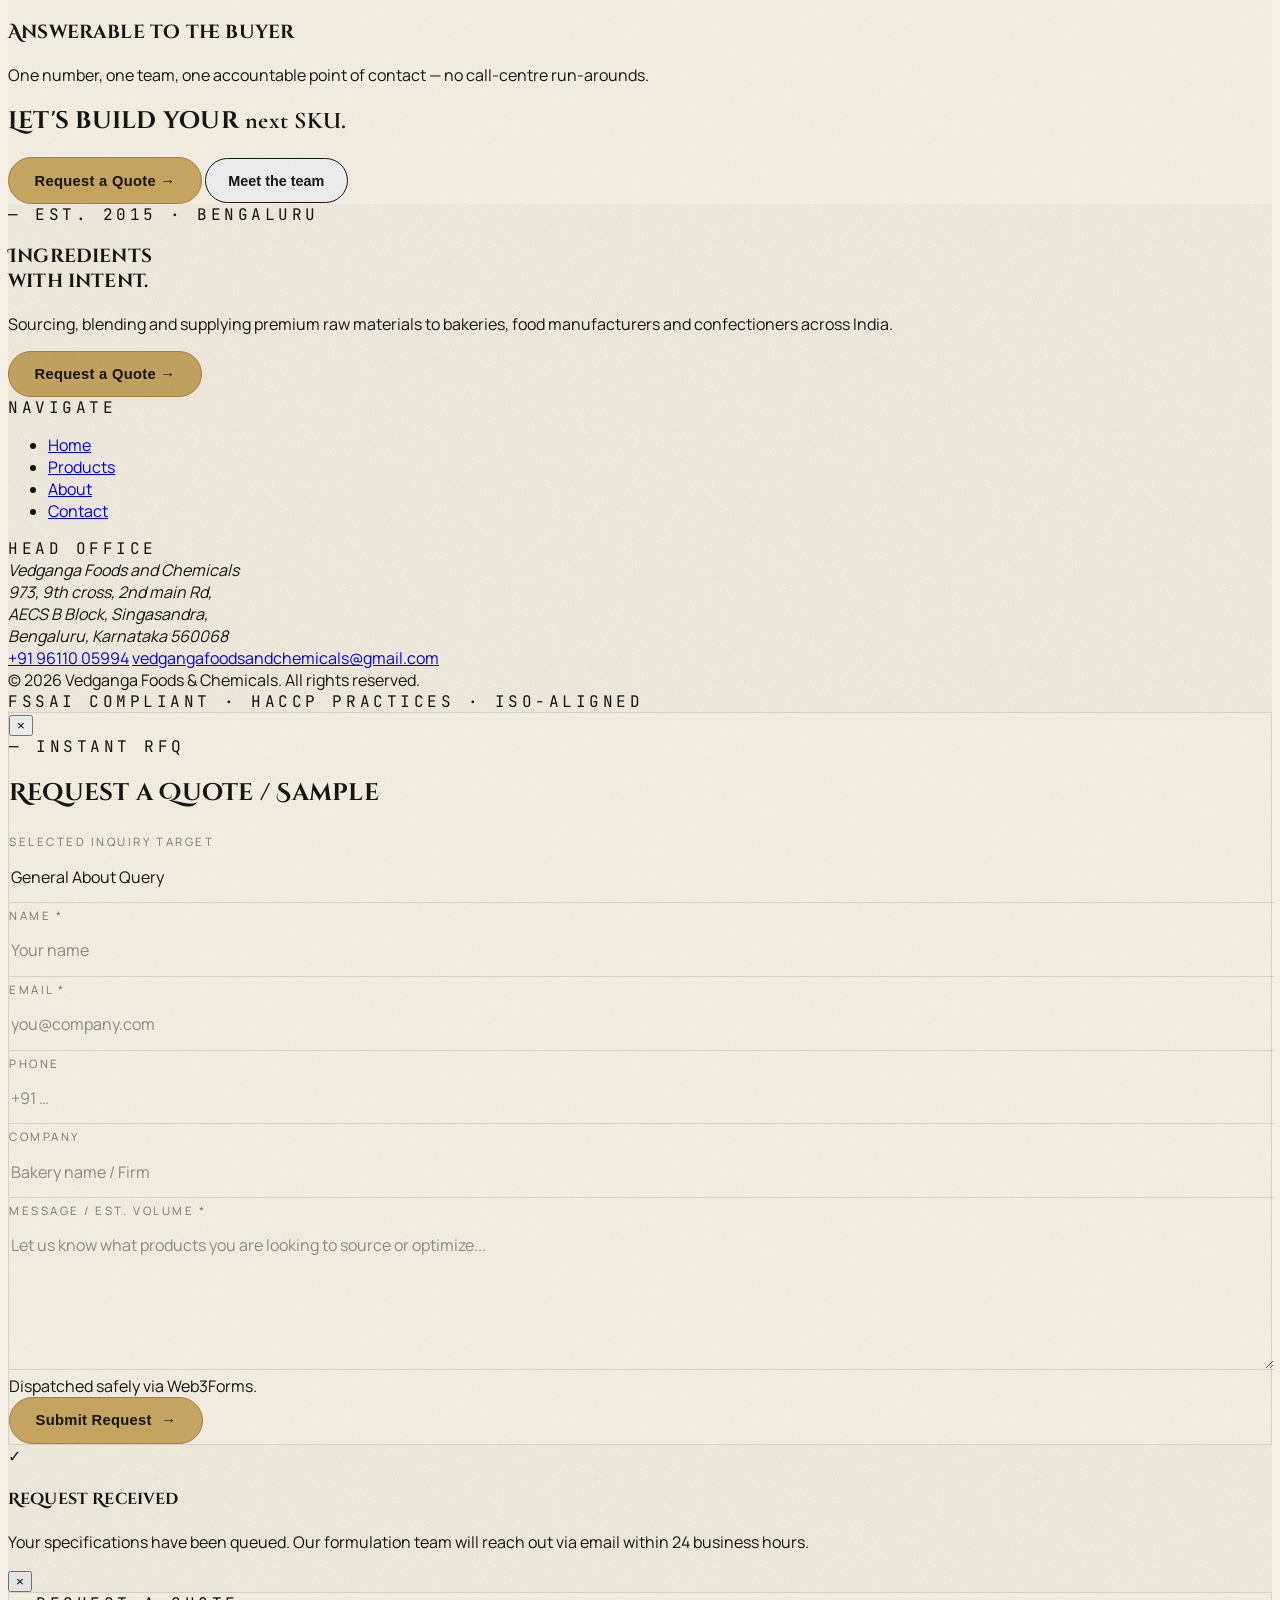
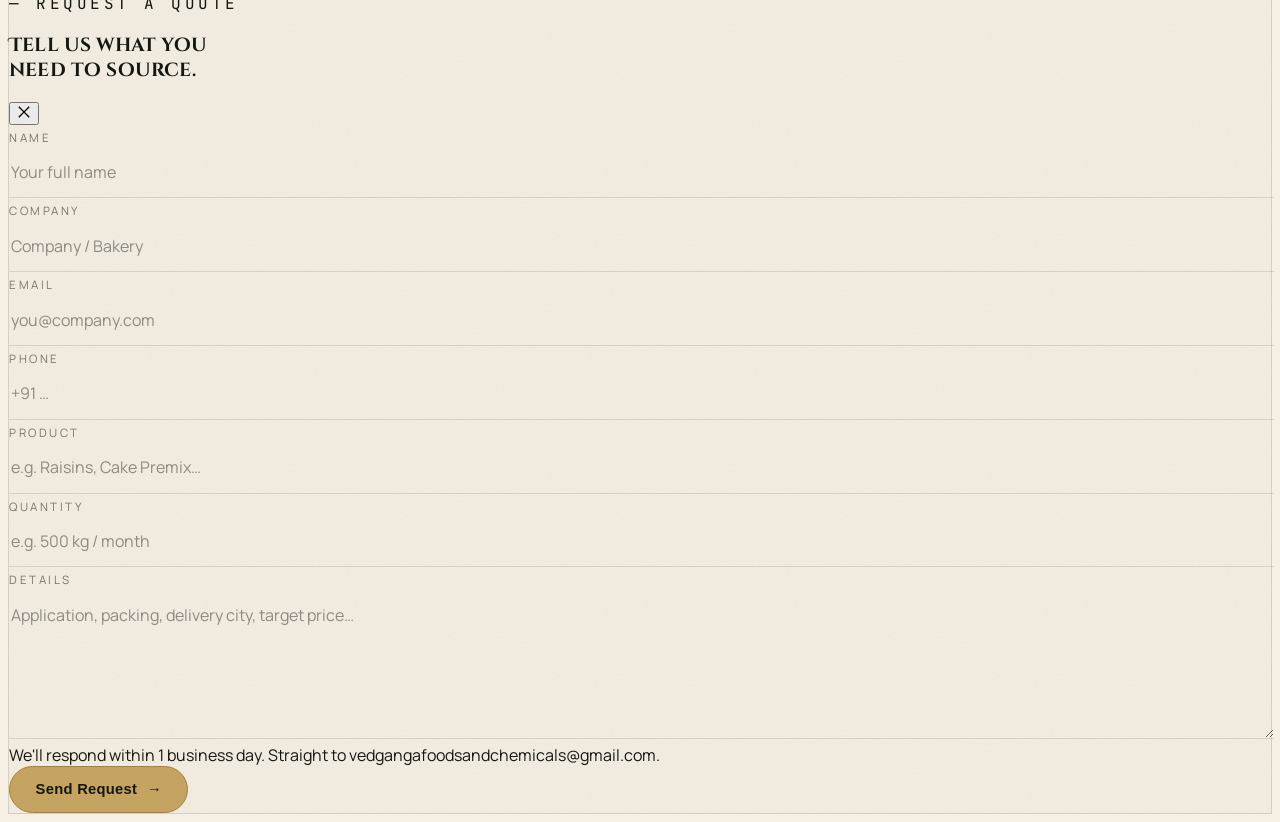
==== commit 6e48b8f4: "##" ====
--- a/about.html
+++ b/about.html
@@ -161,7 +161,7 @@
     <div class="font-mono-caps text-[10px] text-[color:var(--v-forest-2)]">— Instant RFQ</div>
     <h2 class="font-display text-2xl md:text-3xl mt-1 leading-tight">Request a Quote / Sample</h2>
     
-    <form id="v-modal-form" action="https://api.web3forms.com/submit" method="POST" class="mt-6 grid grid-cols-1 sm:grid-cols-2 gap-x-4 gap-y-4">
+    <form id="v-modal-form" class="mt-6 grid grid-cols-1 sm:grid-cols-2 gap-x-4 gap-y-4">
       <input type="hidden" name="access_key" value="05f139b8-2556-4256-96f8-f0305c794bf6">
       <input type="hidden" name="from_name" value="About Page Modal Discovery">
       
@@ -183,6 +183,16 @@
       </div>
     </form>
   </div>
+</div>
+
+<!-- ================= SUCCESS ADD-ON NOTIFICATION POPUP ================= -->
+<div id="success-popup" class="fixed bottom-6 right-6 z-[10000] max-w-sm w-full bg-[color:var(--v-forest)] text-[color:var(--v-cream)] rounded-2xl p-5 shadow-2xl border border-white/10 transform translate-y-12 opacity-0 pointer-events-none transition-all duration-500 ease-out flex gap-4 items-start grain">
+  <div class="w-8 h-8 rounded-full bg-[color:var(--v-gold)] text-[color:var(--v-forest)] flex items-center justify-center shrink-0 mt-0.5 font-bold">✓</div>
+  <div class="flex-1">
+    <h4 class="font-display text-lg leading-tight text-[color:var(--v-gold)]">Request Received</h4>
+    <p class="text-xs mt-1 text-[color:var(--v-cream)]/80 leading-relaxed font-sans">Your specifications have been queued. Our formulation team will reach out via email within 24 business hours.</p>
+  </div>
+  <button onclick="document.getElementById('success-popup').style.transform='translateY(20px)'; document.getElementById('success-popup').style.opacity='0'; document.getElementById('success-popup').style.pointerEvents='none';" class="text-[color:var(--v-cream)]/40 hover:text-[color:var(--v-cream)] text-lg font-mono leading-none cursor-pointer">&times;</button>
 </div>
 
 <script src="https://cdn.jsdelivr.net/npm/lenis@1.1.14/dist/lenis.min.js"></script>
@@ -217,6 +227,66 @@
     window.VedgangaQuote.close();
   }
 });
+
+// ================= AJAX FORM SUBMISSION LOGIC =================
+document.getElementById('v-modal-form').addEventListener('submit', function(e) {
+  e.preventDefault();
+  
+  const form = this;
+  const btn = form.querySelector('button[type="submit"]');
+  const label = btn.querySelector('.label');
+  const originalText = label ? label.innerText : btn.innerText;
+  
+  // Visual indicator change
+  btn.disabled = true;
+  if(label) label.innerText = "Sending...";
+  else btn.innerText = "Sending...";
+  btn.style.opacity = "0.7";
+  
+  const formData = new FormData(form);
+  
+  fetch('https://api.web3forms.com/submit', {
+    method: 'POST',
+    body: formData
+  })
+  .then(response => response.json())
+  .then(data => {
+    // Reset loading indicators
+    btn.disabled = false;
+    if(label) label.innerText = originalText;
+    else btn.innerText = originalText;
+    btn.style.opacity = "1";
+    
+    if (data.success) {
+      form.reset();
+      window.VedgangaQuote.close();
+      
+      // Trigger and manifest toast popup
+      const toast = document.getElementById('success-popup');
+      toast.style.transform = 'translateY(0)';
+      toast.style.opacity = '1';
+      toast.style.pointerEvents = 'auto';
+      
+      // Auto-hide toast after 6 seconds
+      setTimeout(() => {
+        toast.style.transform = 'translateY(20px)';
+        toast.style.opacity = '0';
+        toast.style.pointerEvents = 'none';
+      }, 6000);
+      
+    } else {
+      alert("Something went wrong: " + data.message);
+    }
+  })
+  .catch(error => {
+    btn.disabled = false;
+    if(label) label.innerText = originalText;
+    else btn.innerText = originalText;
+    btn.style.opacity = "1";
+    console.error("Submission Error:", error);
+    alert("Connection error. Please try again later.");
+  });
+});
 </script>
 </body>
 </html>
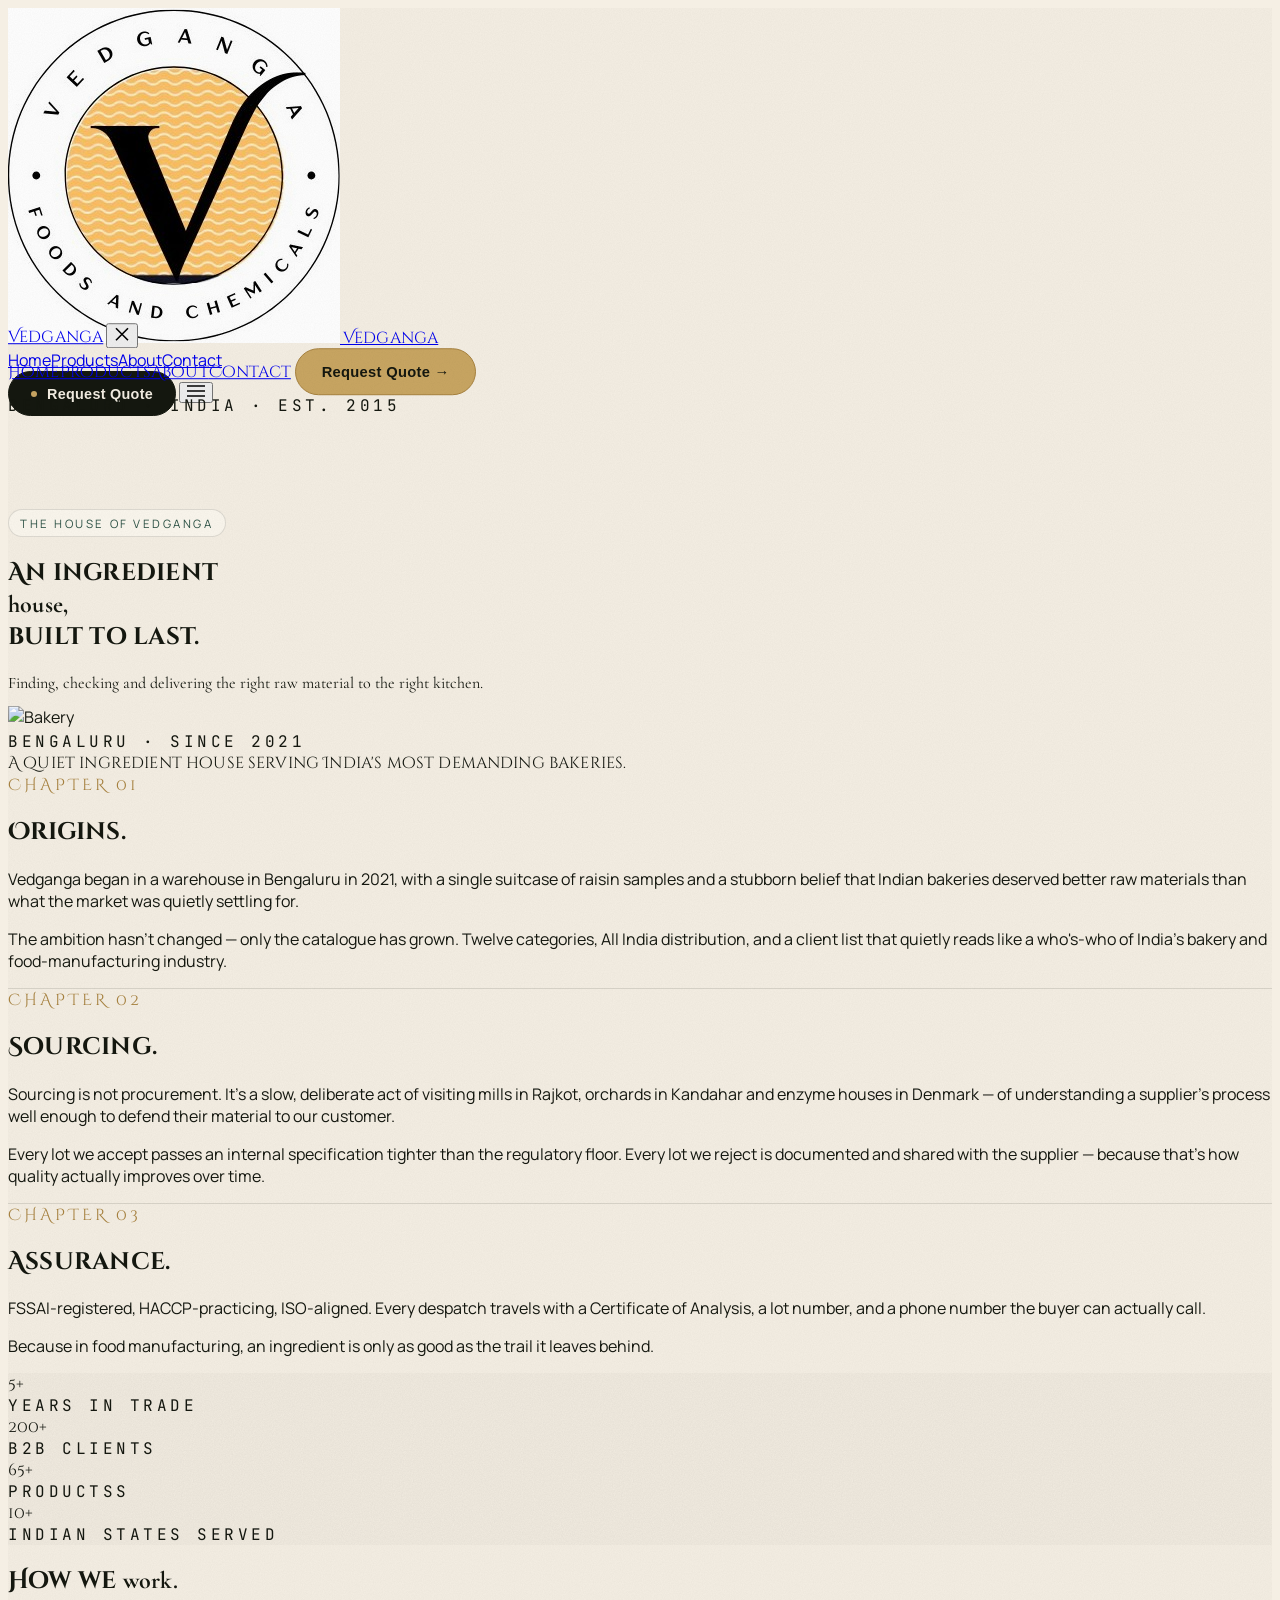
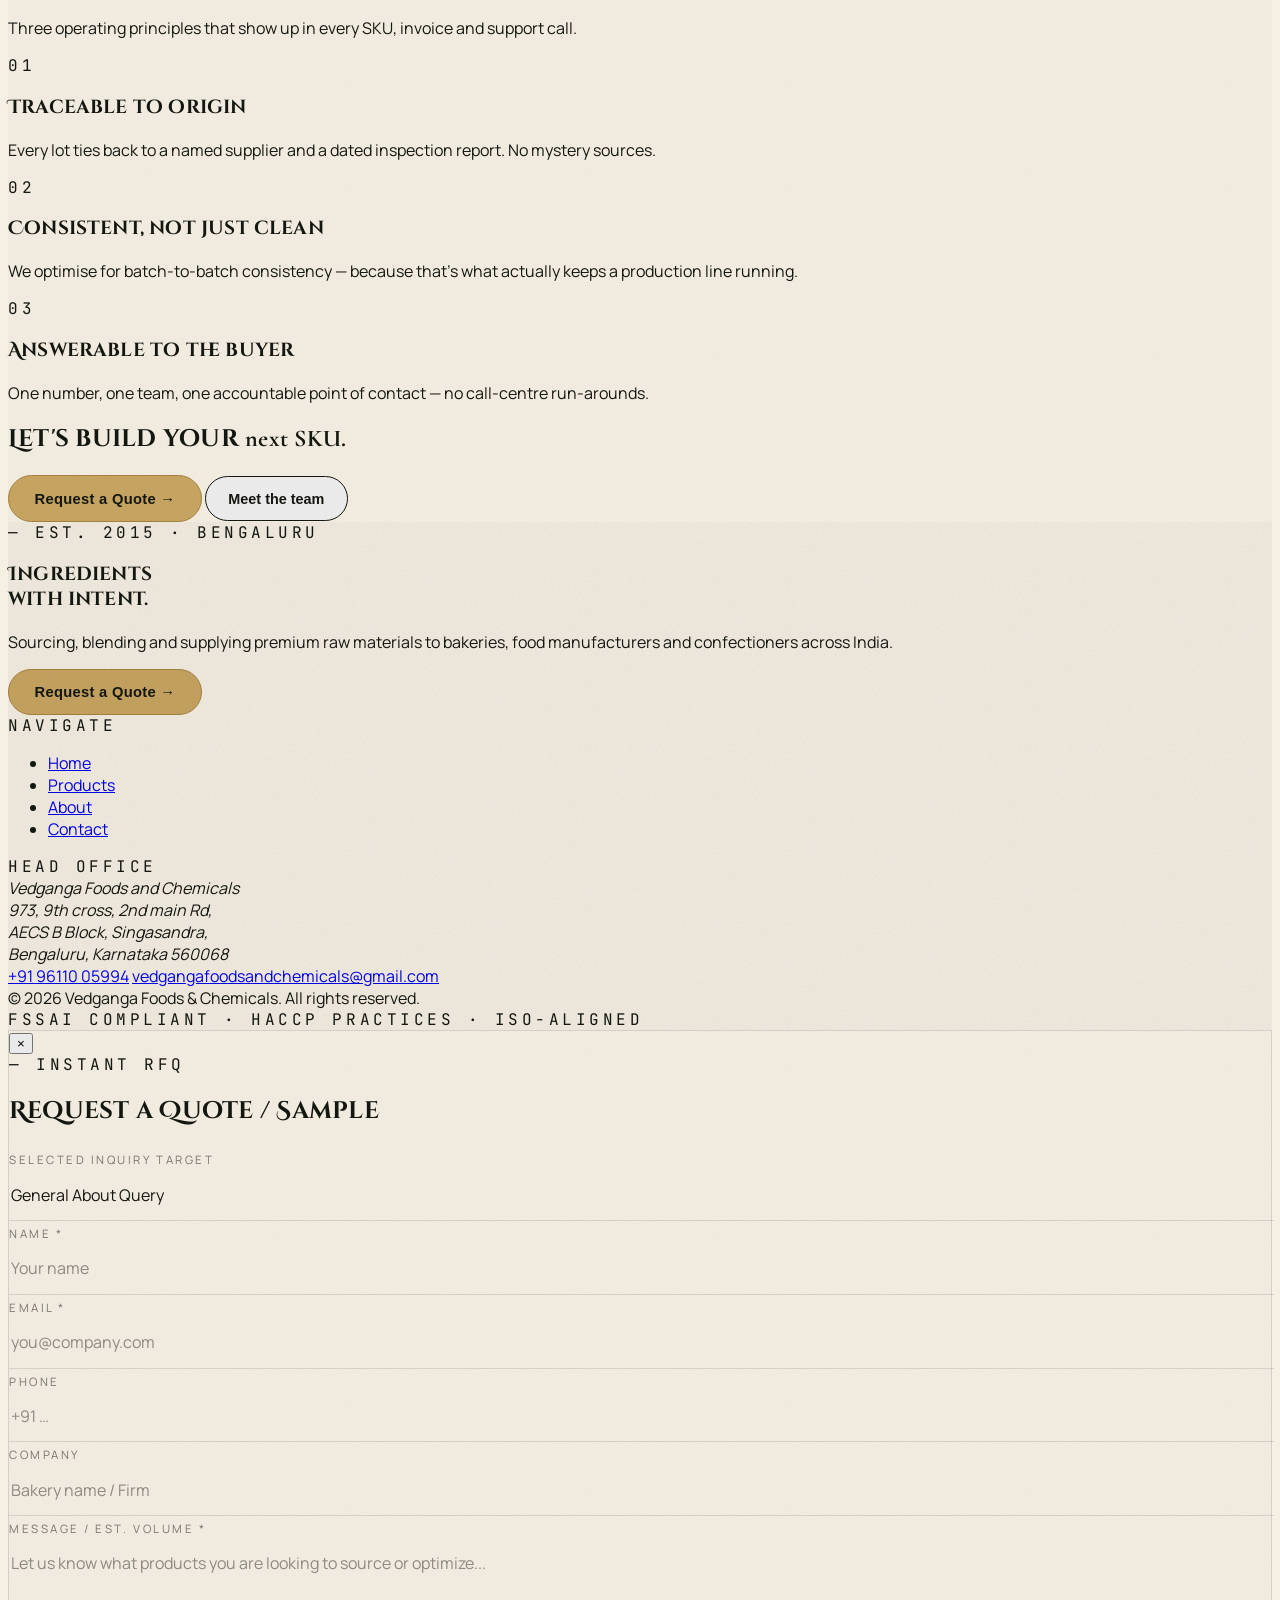
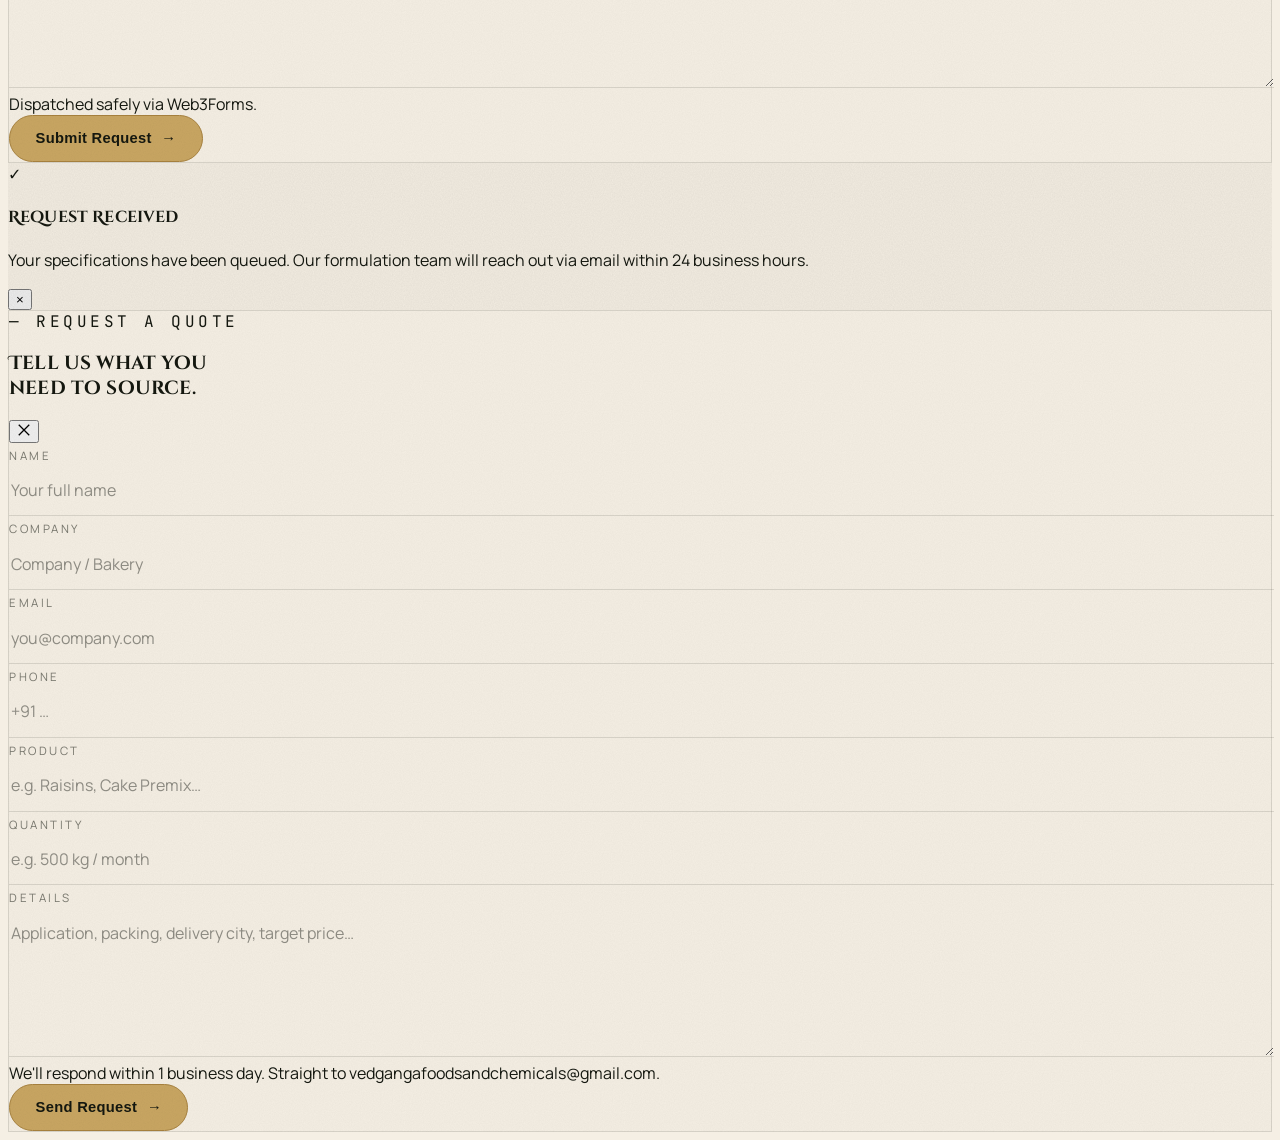
==== commit c9d6d441: "Update about.html" ====
--- a/about.html
+++ b/about.html
@@ -27,7 +27,7 @@
         </h1>
       </div>
       <div class="md:col-span-4" data-reveal>
-        <p class="text-lg font-serif-body italic text-[color:var(--v-forest-2)]">Ten years of doing one thing well: finding, checking and delivering the right raw material to the right kitchen.</p>
+        <p class="text-lg font-serif-body italic text-[color:var(--v-forest-2)]">Finding, checking and delivering the right raw material to the right kitchen.</p>
       </div>
     </div>
   </div>
@@ -39,8 +39,8 @@
     <div class="relative aspect-[16/9] rounded-[28px] overflow-hidden border border-black/10" data-reveal>
       <img data-parallax="0.14" src="https://images.unsplash.com/photo-1509440159596-0249088772ff?auto=format&fit=crop&w=1600&q=80" class="absolute inset-0 w-full h-[115%] object-cover" alt="Bakery"/>
       <div class="absolute inset-x-0 bottom-0 p-6 md:p-10 bg-gradient-to-t from-[color:var(--v-ink)]/70 to-transparent text-[color:var(--v-cream)]">
-        <div class="font-mono-caps text-[10px] opacity-80">Bengaluru · Since 2015</div>
-        <div class="font-display text-2xl md:text-4xl mt-1 max-w-3xl">A quiet ingredient house serving India's most demanding bakeries.</div>
+        <div class="font-mono-caps text-[16px] opacity-80">Bengaluru · Since 2021</div>
+        <div class="font-display text-4xl md:text-6xl mt-1 max-w-3xl">A quiet ingredient house serving India's most demanding bakeries.</div>
       </div>
     </div>
   </div>
@@ -55,8 +55,8 @@
         <h2 class="font-display text-3xl md:text-4xl mt-3 leading-tight" data-reveal>Origins.</h2>
       </div>
       <div class="md:col-span-8 space-y-5 text-[color:var(--v-ink)]/85 leading-relaxed" data-reveal>
-        <p>Vedganga began in a warehouse in Bengaluru in 2015, with a single suitcase of raisin samples and a stubborn belief that Indian bakeries deserved better raw materials than what the market was quietly settling for.</p>
-        <p>A decade later, the ambition hasn't changed — only the catalogue has grown. Twelve categories, six state distribution, and a client list that quietly reads like a who's-who of India's bakery and food-manufacturing industry.</p>
+        <p>Vedganga began in a warehouse in Bengaluru in 2021, with a single suitcase of raisin samples and a stubborn belief that Indian bakeries deserved better raw materials than what the market was quietly settling for.</p>
+        <p>The ambition hasn't changed — only the catalogue has grown. Twelve categories, All India distribution, and a client list that quietly reads like a who's-who of India's bakery and food-manufacturing industry.</p>
       </div>
     </div>
 
@@ -92,19 +92,19 @@
 <section class="py-20 bg-[color:var(--v-forest)] text-[color:var(--v-cream)] grain">
   <div class="max-w-[1400px] mx-auto px-5 md:px-10 grid grid-cols-2 md:grid-cols-4 gap-8">
     <div data-reveal>
+      <div class="font-display text-5xl md:text-6xl"><span data-ticker="5">0</span>+</div>
+      <div class="font-mono-caps text-[10px] mt-2 text-[color:var(--v-gold)]">Years in trade</div>
+    </div>
+    <div data-reveal>
+      <div class="font-display text-5xl md:text-6xl"><span data-ticker="200">0</span>+</div>
+      <div class="font-mono-caps text-[10px] mt-2 text-[color:var(--v-gold)]">B2B Clients</div>
+    </div>
+    <div data-reveal>
+      <div class="font-display text-5xl md:text-6xl"><span data-ticker="65">0</span>+</div>
+      <div class="font-mono-caps text-[10px] mt-2 text-[color:var(--v-gold)]">Productss</div>
+    </div>
+    <div data-reveal>
       <div class="font-display text-5xl md:text-6xl"><span data-ticker="10">0</span>+</div>
-      <div class="font-mono-caps text-[10px] mt-2 text-[color:var(--v-gold)]">Years in trade</div>
-    </div>
-    <div data-reveal>
-      <div class="font-display text-5xl md:text-6xl"><span data-ticker="500">0</span>+</div>
-      <div class="font-mono-caps text-[10px] mt-2 text-[color:var(--v-gold)]">B2B Clients</div>
-    </div>
-    <div data-reveal>
-      <div class="font-display text-5xl md:text-6xl"><span data-ticker="12">0</span></div>
-      <div class="font-mono-caps text-[10px] mt-2 text-[color:var(--v-gold)]">Ingredient categories</div>
-    </div>
-    <div data-reveal>
-      <div class="font-display text-5xl md:text-6xl"><span data-ticker="6">0</span></div>
       <div class="font-mono-caps text-[10px] mt-2 text-[color:var(--v-gold)]">Indian states served</div>
     </div>
   </div>
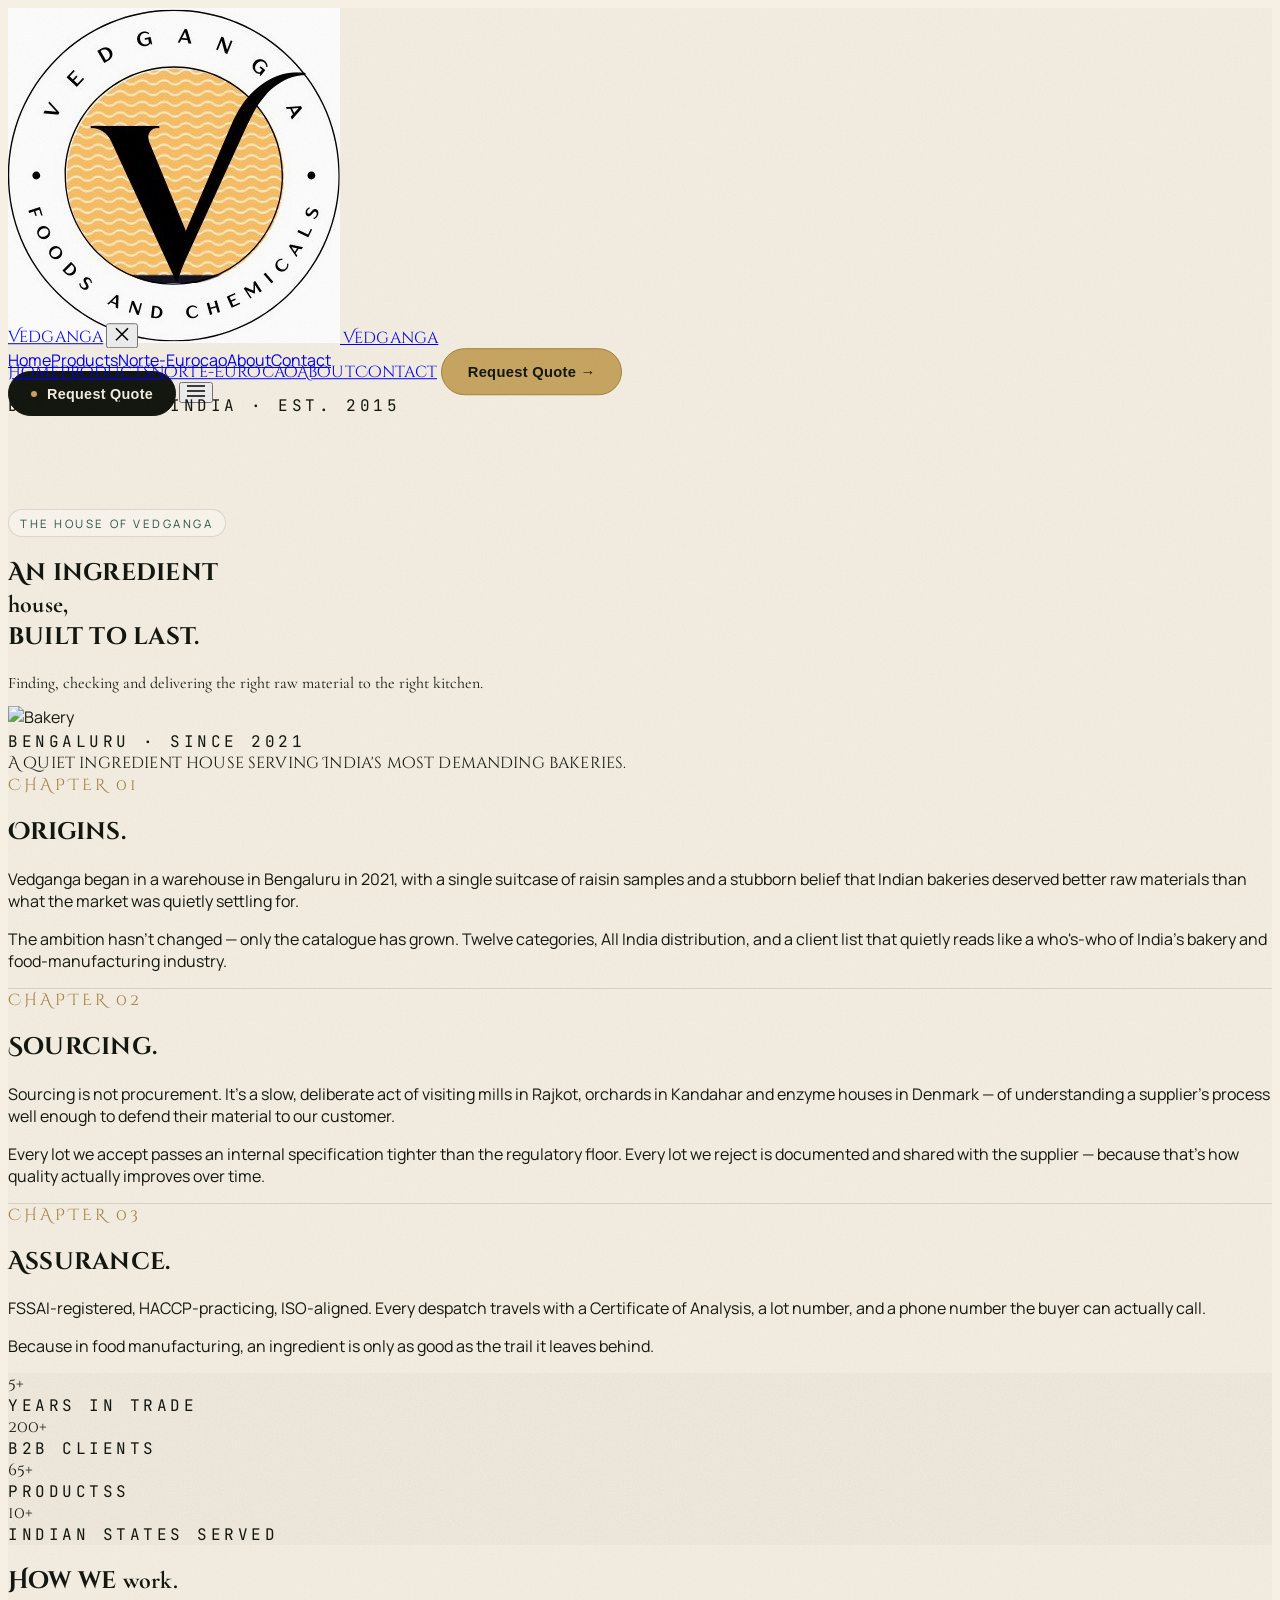
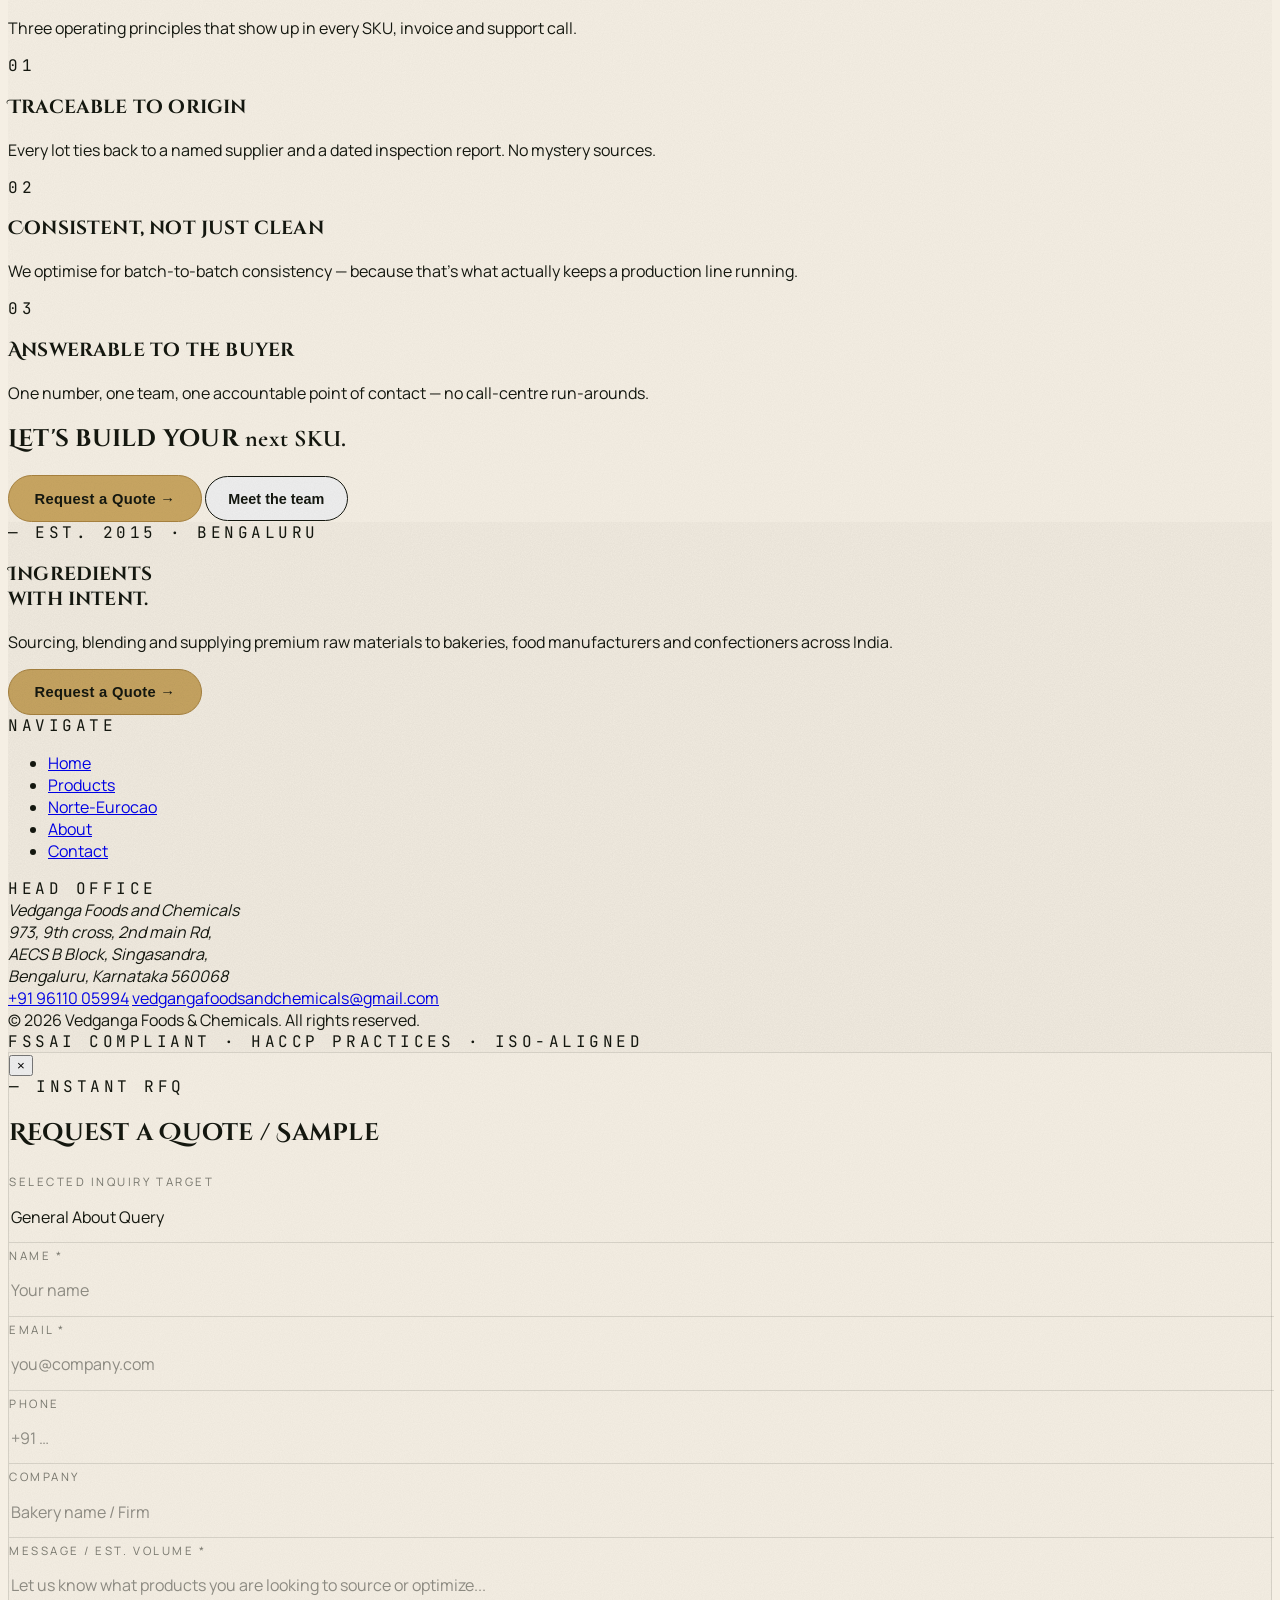
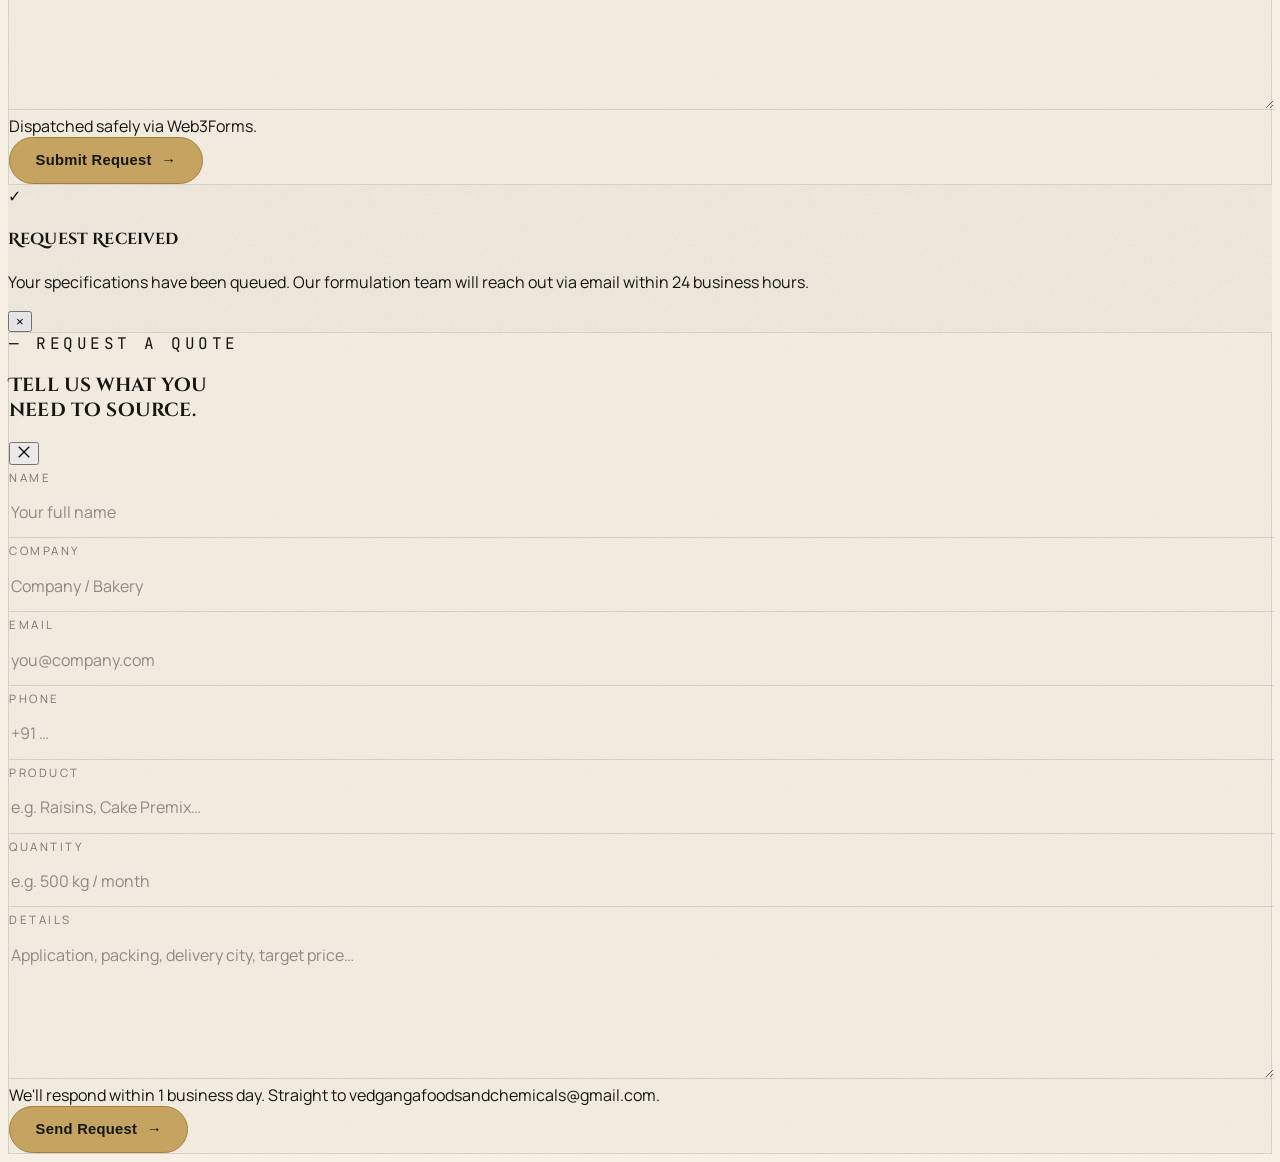
==== commit 85e4eabf: "Updated and added notre-eurocao" ====
--- a/about.html
+++ b/about.html
@@ -13,6 +13,7 @@
 <body class="grain">
 
 <div id="v-nav"></div>
+
 
 <!-- Hero -->
 <section class="pt-32 md:pt-40 pb-16 md:pb-24">
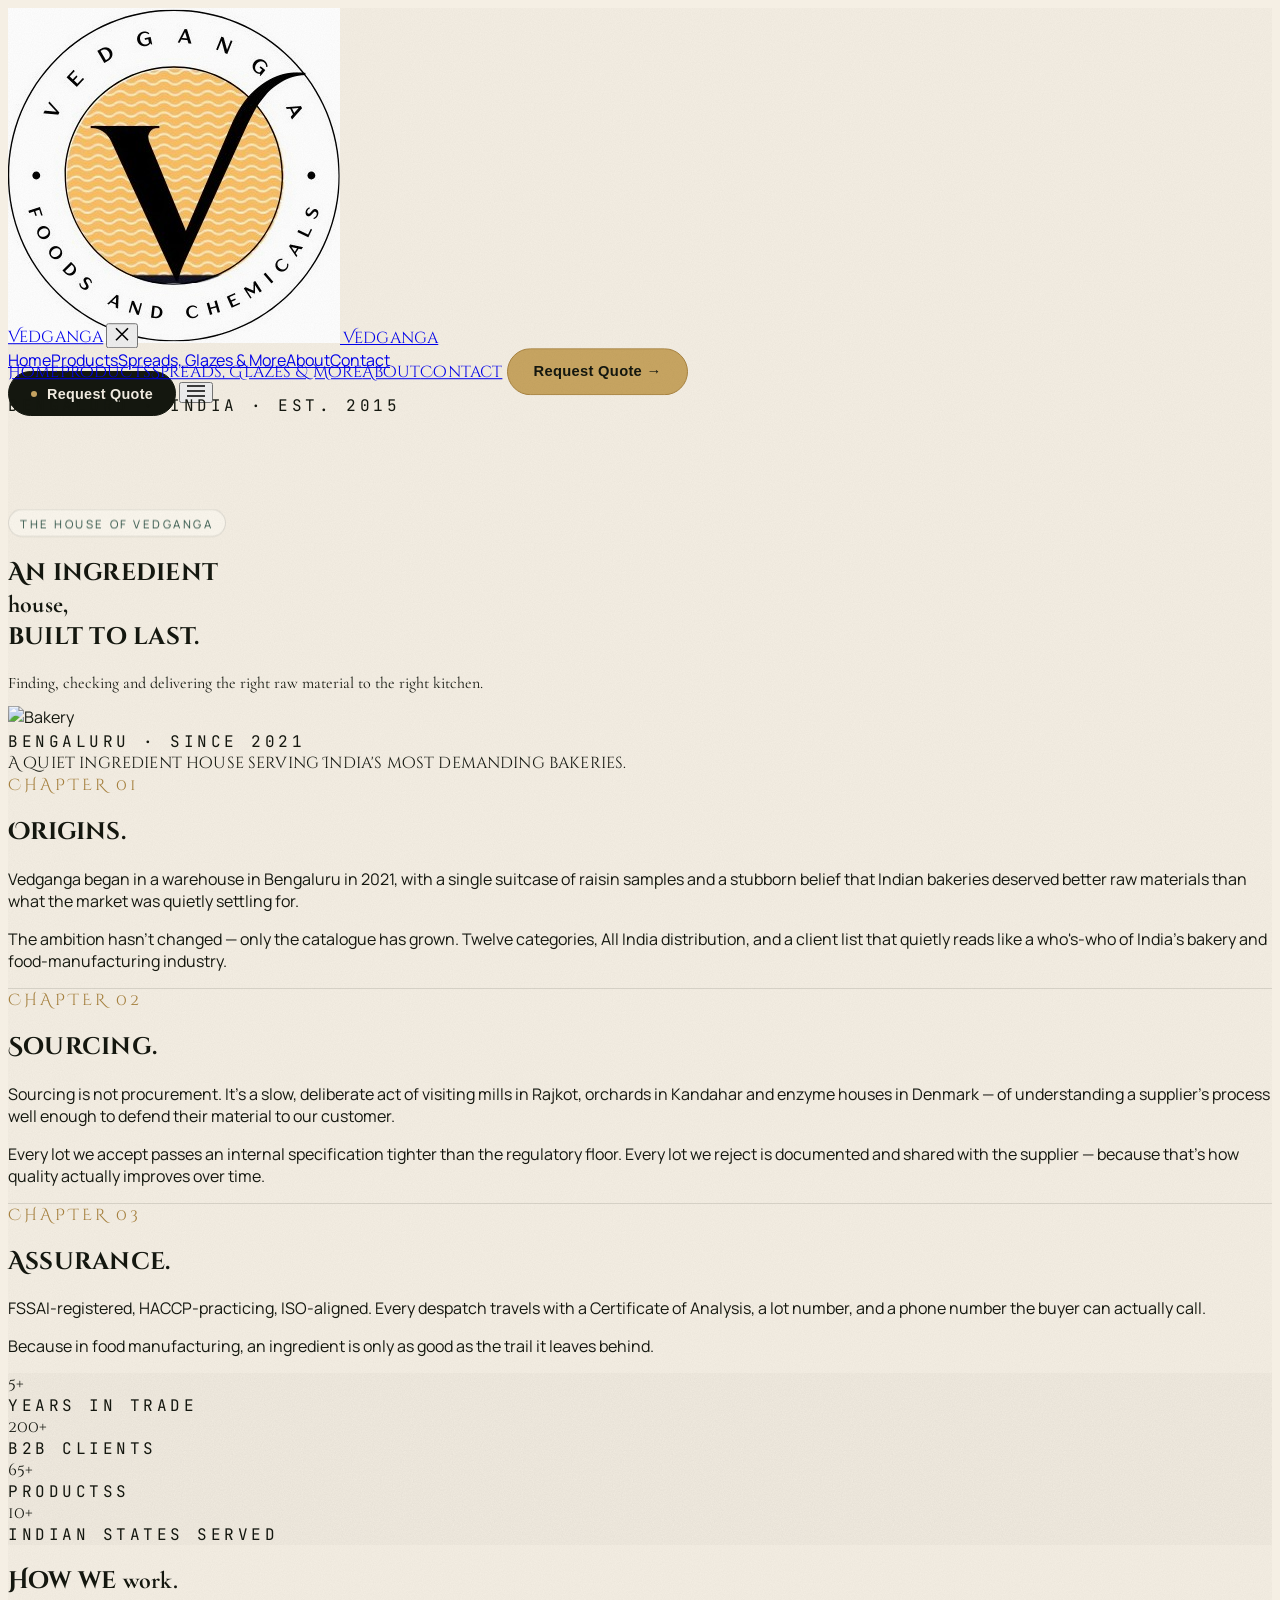
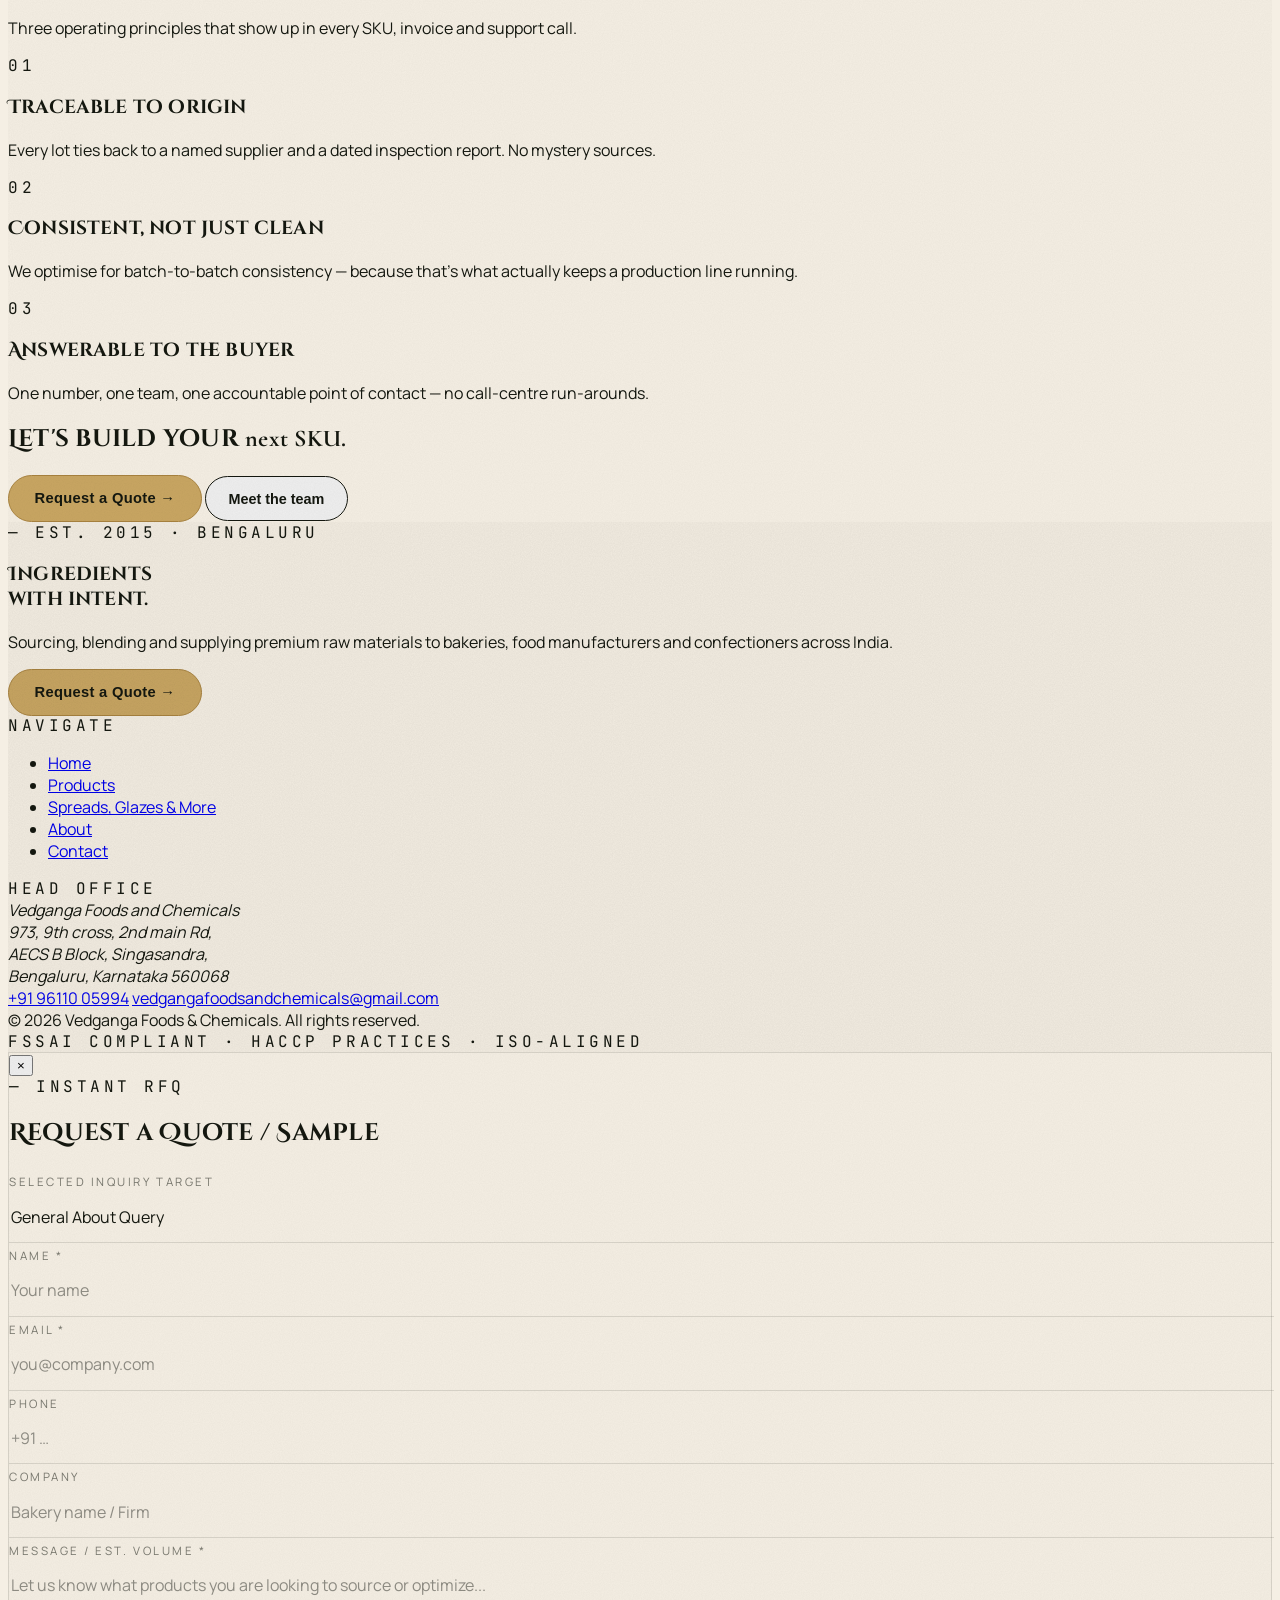
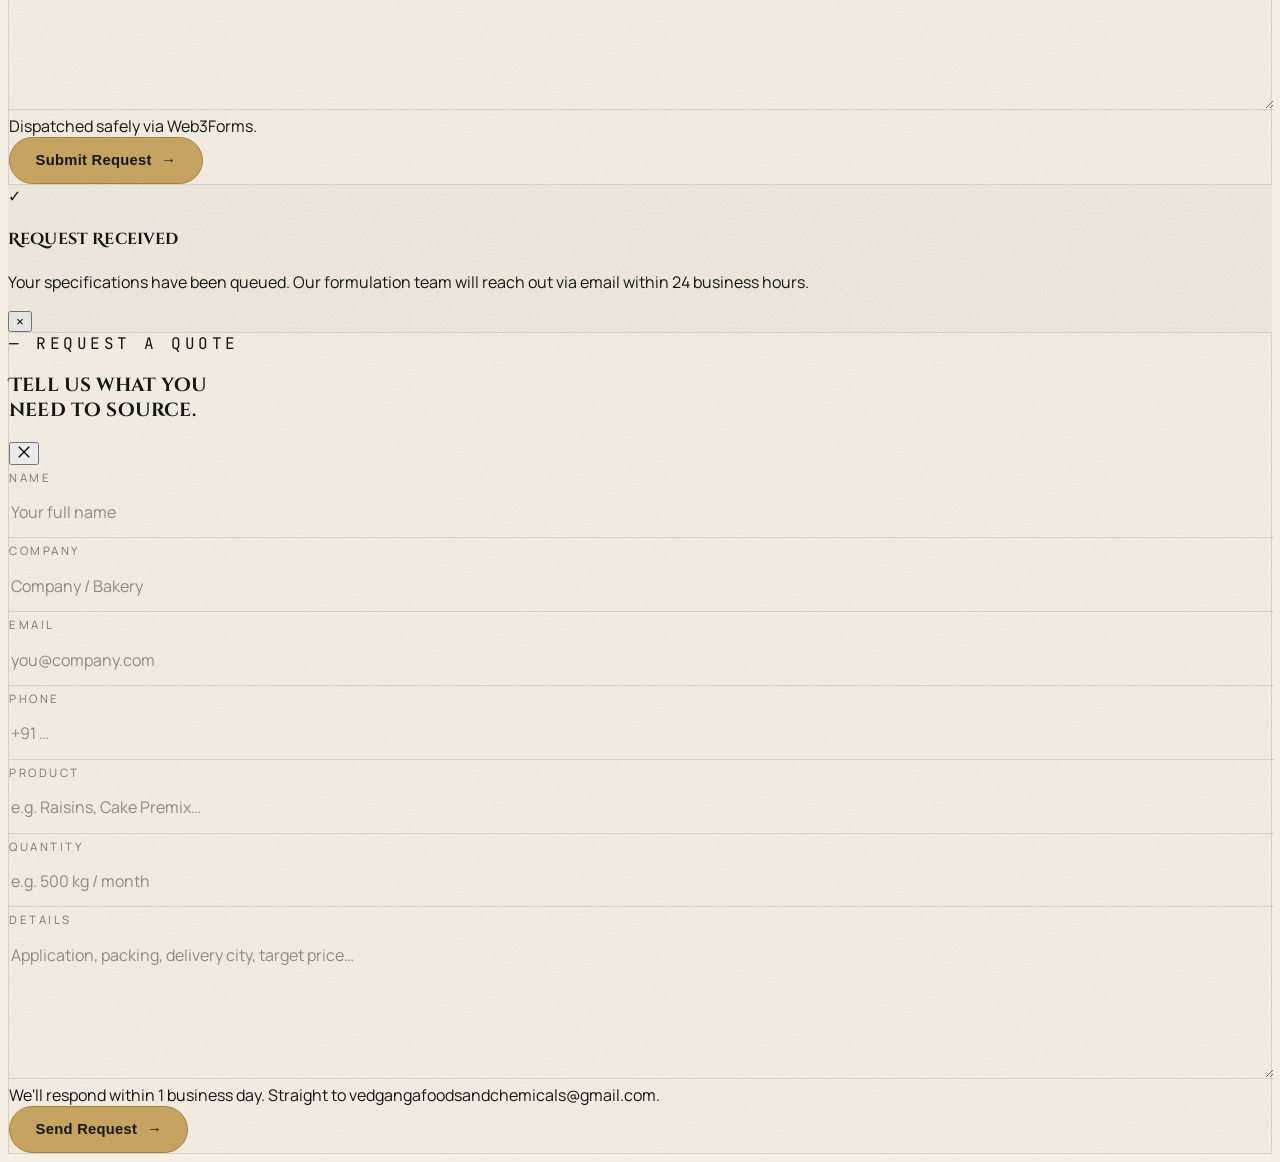
==== commit 8536177f: "Added Effects to make the website home page lively, cursor and corousal effects" ====
--- a/about.html
+++ b/about.html
@@ -9,6 +9,9 @@
 <link href="https://fonts.googleapis.com/css2?family=Cinzel+Decorative:wght@400;700;900&family=Cormorant+Garamond:ital,wght@0,400;0,500;0,600;1,400&family=Manrope:wght@300;400;500;600;700&family=JetBrains+Mono:wght@400;500&display=swap" rel="stylesheet">
 <script src="https://cdn.tailwindcss.com"></script>
 <link rel="stylesheet" href="assets/styles.css" />
+<!-- Favicon / Logo -->
+<link rel="icon" type="image/jpeg" href="assets/img/logo.jpeg" />
+<link rel="apple-touch-icon" href="assets/img/logo.jpeg" />
 </head>
 <body class="grain">
 
